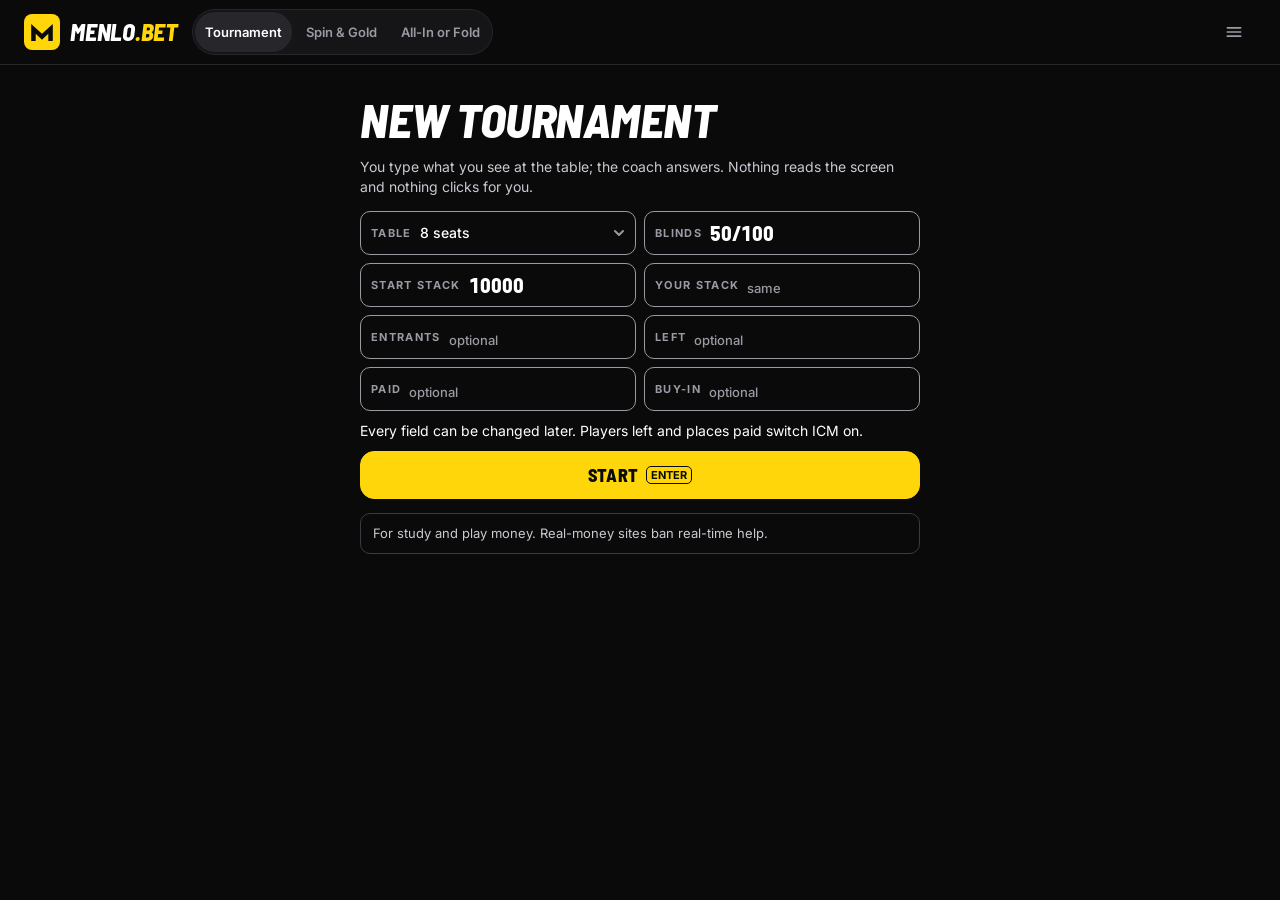
==== poker_coach/app/static/index.html @ ae6b6231 "Table app, work in progress: the table model and the interface shell Not ready to run yet: the advic" ====
<!doctype html>
<html lang="en">
<head>
<meta charset="utf-8">
<meta name="viewport" content="width=device-width,initial-scale=1">
<title>Menlo Coach</title>
<!-- The mark as the tab icon, inline: the page asks nobody for anything. -->
<link rel="icon" href="data:image/svg+xml,%3Csvg xmlns='http://www.w3.org/2000/svg' viewBox='0 0 40 40'%3E%3Crect width='40' height='40' rx='9' fill='%23FFD60A'/%3E%3Cpath d='M8 30V11l12 11 12-11v19h-5V22l-7 6.5L13 22v8z' fill='%230A0A0B'/%3E%3C/svg%3E">
<link rel="preload" href="fonts/barlow-semi-condensed-latin-800-normal.woff2" as="font" type="font/woff2" crossorigin>
<link rel="preload" href="fonts/barlow-semi-condensed-latin-800-italic.woff2" as="font" type="font/woff2" crossorigin>
<link rel="preload" href="fonts/inter-latin-400-normal.woff2" as="font" type="font/woff2" crossorigin>
<link rel="preload" href="fonts/inter-latin-600-normal.woff2" as="font" type="font/woff2" crossorigin>
<link rel="stylesheet" href="app.css">
</head>
<body>

<!-- Suits and icons, drawn once and reused. Suits: spades and clubs are filled, hearts and diamonds outlined. -->
<svg class="sprite" aria-hidden="true" focusable="false">
  <defs>
    <symbol id="suit-s" viewBox="0 0 24 24"><path d="M12 2.5C8.2 6.8 3 10 3 14.2a4.4 4.4 0 0 0 7.9 2.7L9.6 21.5h4.8l-1.3-4.6A4.4 4.4 0 0 0 21 14.2C21 10 15.8 6.8 12 2.5z"/></symbol>
    <symbol id="suit-h" viewBox="0 0 24 24"><path d="M12 21C7.5 16.6 3 13.2 3 8.6A4.6 4.6 0 0 1 12 7a4.6 4.6 0 0 1 9 1.6c0 4.6-4.5 8-9 12.4z"/></symbol>
    <symbol id="suit-d" viewBox="0 0 24 24"><path d="M12 2.5 19.5 12 12 21.5 4.5 12z"/></symbol>
    <symbol id="suit-c" viewBox="0 0 24 24"><path d="M12 2.5a4.2 4.2 0 0 1 3.3 6.8 4.2 4.2 0 1 1-2.2 7.3l1.3 4.9H9.6l1.3-4.9a4.2 4.2 0 1 1-2.2-7.3A4.2 4.2 0 0 1 12 2.5z"/></symbol>
    <symbol id="icon-undo" viewBox="0 0 24 24"><path d="M9 14 4 9l5-5"/><path d="M4 9h10a6 6 0 0 1 0 12h-3"/></symbol>
    <symbol id="icon-redo" viewBox="0 0 24 24"><path d="m15 14 5-5-5-5"/><path d="M20 9H10a6 6 0 0 0 0 12h3"/></symbol>
    <symbol id="icon-menu" viewBox="0 0 24 24"><path d="M4 7h16M4 12h16M4 17h16"/></symbol>
    <symbol id="icon-close" viewBox="0 0 24 24"><path d="M6 6l12 12M18 6 6 18"/></symbol>
    <symbol id="icon-chevron" viewBox="0 0 24 24"><path d="m9 6 6 6-6 6"/></symbol>
    <symbol id="icon-sliders" viewBox="0 0 24 24"><path d="M4 8h9M17 8h3M4 16h3M11 16h9"/><circle cx="15" cy="8" r="2"/><circle cx="9" cy="16" r="2"/></symbol>
  </defs>
</svg>

<a class="skip" href="#region-actions">Skip to the action bar</a>

<!-- One order at every width: header, advice, table, hand line, action bar. render.js fills each part. -->
<div id="app" class="app">
  <header id="region-header" class="header"></header>
  <section id="region-advice" class="advice" aria-live="polite" aria-label="Coach"></section>
  <section id="region-table" class="table" aria-label="Table" data-arrows></section>
  <div id="region-line" class="line"></div>
  <div id="region-actions" class="actions" tabindex="-1" role="group" aria-label="Actions"></div>
  <main id="region-first" class="first-run" hidden></main>
  <!-- A toast lies at the foot of the advice (first run: under the form), so it never covers the answer, the table or the action bar. -->
  <div id="region-toast" class="toasts" role="status" aria-live="polite"></div>
</div>
<div id="region-overlay"></div>

<noscript>Menlo Coach needs JavaScript. Nothing leaves this computer.</noscript>

<script src="render.js"></script>
<script src="app.js"></script>
</body>
</html>
---- poker_coach/app/static/app.css ----
/* Menlo coach: the table app.
   Contents: 1 fonts, 2 tokens and sizes by width, 3 base, 4 page grid, 5 header and strip,
   6 advice, 7 table, 8 cards, 9 hand line, 10 action bar, 11 menus and sheets, 12 forms,
   13 toast, 14 first run, 15 wider screens, 16 motion.
   Colour rules: yellow = do this now; a white ring = your next key lands here;
   green and red only on chips or big blinds won or lost; state is shown by brightness. */

/* ---------- 1. Fonts (latin subsets, SIL Open Font License, see fonts/OFL-*.txt) ---------- */
@font-face{font-family:"Barlow Semi Condensed";font-weight:700;font-style:normal;font-display:swap;src:url(fonts/barlow-semi-condensed-latin-700-normal.woff2) format("woff2")}
@font-face{font-family:"Barlow Semi Condensed";font-weight:800;font-style:normal;font-display:swap;src:url(fonts/barlow-semi-condensed-latin-800-normal.woff2) format("woff2")}
@font-face{font-family:"Barlow Semi Condensed";font-weight:800;font-style:italic;font-display:swap;src:url(fonts/barlow-semi-condensed-latin-800-italic.woff2) format("woff2")}
@font-face{font-family:Inter;font-weight:400;font-style:normal;font-display:swap;src:url(fonts/inter-latin-400-normal.woff2) format("woff2")}
@font-face{font-family:Inter;font-weight:500;font-style:normal;font-display:swap;src:url(fonts/inter-latin-500-normal.woff2) format("woff2")}
@font-face{font-family:Inter;font-weight:600;font-style:normal;font-display:swap;src:url(fonts/inter-latin-600-normal.woff2) format("woff2")}
@font-face{font-family:Inter;font-weight:700;font-style:normal;font-display:swap;src:url(fonts/inter-latin-700-normal.woff2) format("woff2")}
/* Fallbacks sized to the real faces, so nothing moves when they arrive. */
@font-face{font-family:"MB Display Fallback";font-weight:700 800;
  src:local("Arial Bold"),local("Arial-BoldMT"),local("Liberation Sans Bold");
  size-adjust:83%;ascent-override:120.5%;descent-override:24.1%;line-gap-override:0%}
@font-face{font-family:"MB Display Fallback";font-weight:800;font-style:italic;
  src:local("Arial Bold Italic"),local("Arial-BoldItalicMT"),local("Liberation Sans Bold Italic");
  size-adjust:77%;ascent-override:130%;descent-override:26%;line-gap-override:0%}
@font-face{font-family:"MB Body Fallback";
  src:local("Arial"),local("ArialMT"),local("Liberation Sans");
  size-adjust:107.5%;ascent-override:90.1%;descent-override:22.4%;line-gap-override:0%}

/* ---------- 2. Tokens ---------- */
:root{
  --ink:#0A0A0B;--panel:#151518;--line:#26262B;--line-strong:#3A3A42;
  --yellow:#FFD60A;--yellow-hover:#E6B800;
  --yellow-wash:#1E1A0B;                 /* hero's turn: 8% yellow on Ink, made solid */
  --yellow-tint:rgba(255,214,10,.18);    /* a close cell on the range chart */
  --white:#FFFFFF;--soft:#C9C9D1;--grey:#9A9AA3;
  --win:#3DDC84;--loss:#FF5C5C;
  --win-tint:rgba(61,220,132,.18);--loss-tint:rgba(255,92,92,.18);
  --display:"Barlow Semi Condensed","MB Display Fallback",Arial,sans-serif;
  --body:Inter,"MB Body Fallback",system-ui,"Segoe UI",Arial,sans-serif;
  --r-card:16px;--r-tile:14px;--r-btn:14px;--r-ctl:12px;--r-in:10px;--r-pill:999px;

  /* Sizes that change with the width: under 1024 here, then two steps in section 15. */
  --gut:16px;--gap:8px;
  --table-h:304px;--table-h-aof:240px;
  --pod-w:100px;--pod-h:56px;--hero-w:184px;--hero-h:68px;
  --pos:18px;--stack:17px;
  --card-w:36px;--card-h:50px;--hcard-w:40px;--hcard-h:56px;
  --chip-h:22px;--chip-f:13px;--deal:18px;
  --verb:64px;--size:28px;--pot:24px;
}

/* ---------- 3. Base ---------- */
*{box-sizing:border-box}
html,body{margin:0;height:100%}
body{background:var(--ink);color:var(--white);font:400 14px/1.45 var(--body);min-width:544px;
  -webkit-font-smoothing:antialiased;-moz-osx-font-smoothing:grayscale}
button,input,select,textarea{font:inherit;color:inherit;margin:0}
button{cursor:pointer;background:none;border:0;padding:0;text-align:inherit}
button:disabled{cursor:default}
h1,h2,h3,p{margin:0}
[hidden]{display:none!important}
:focus{outline:0}
:focus-visible{outline:2px solid var(--white);outline-offset:2px;box-shadow:0 0 0 2px var(--ink)}
.num{font-family:var(--display);font-weight:800;line-height:1;font-variant-numeric:tabular-nums lining-nums}
.eyebrow{font:700 11px/1.2 var(--body);letter-spacing:.12em;text-transform:uppercase;color:var(--grey);white-space:nowrap}
.win{color:var(--win)}.loss{color:var(--loss)}
.sr{position:absolute;width:1px;height:1px;overflow:hidden;clip:rect(0 0 0 0);white-space:nowrap}
.skip{position:absolute;left:8px;top:-60px;z-index:50;padding:10px 14px;background:var(--white);color:var(--ink);
  border-radius:var(--r-in);font-weight:700;text-decoration:none}
.skip:focus{top:8px}
.sprite{position:absolute;width:0;height:0;overflow:hidden}
kbd{font:700 11px/1 var(--body);min-width:18px;height:18px;padding:0 4px;display:inline-grid;place-items:center;
  border:1px solid var(--line-strong);border-radius:5px;color:var(--grey);letter-spacing:0;text-transform:uppercase;white-space:nowrap}
.icon{width:20px;height:20px;fill:none;stroke:currentColor;stroke-width:2;stroke-linecap:round;stroke-linejoin:round;flex:none}

/* ---------- 4. Page grid: header, advice, table, hand line, action bar ---------- */
.app{display:grid;grid-template-columns:minmax(0,1fr);align-content:start;gap:var(--gap);
  min-height:100%;padding:0 var(--gut) 8px;max-width:640px;margin:0 auto}
/* Every part has its row. The toast shares the cell of the advice and lies over its last line. */
.header,.advice,.table,.line,.toasts,.actions,.first-run{grid-column:1}
.header{grid-row:1}
.advice,.toasts{grid-row:2}
.table{grid-row:3}
.line{grid-row:4}
.actions{grid-row:5}
.first-run{grid-row:2}
.app.first .toasts{grid-row:3}

/* ---------- 5. Header and strip ---------- */
.header{display:grid;grid-template-columns:minmax(0,1fr) auto;grid-template-areas:"bar tools" "strip strip";
  align-items:center;column-gap:12px;margin:0 calc(-1*var(--gut));padding:0 var(--gut);border-bottom:1px solid var(--line)}
.bar{grid-area:bar;display:flex;align-items:center;gap:12px;height:48px;min-width:0}
.brand{display:flex;align-items:center;gap:10px;flex:none}
.brand .mark{width:28px;height:28px;flex:none;display:block}
.word{display:none;font:italic 800 24px/1 var(--display);text-transform:uppercase;letter-spacing:-.01em}
.word b{color:var(--yellow);font-weight:800}

/* A track of choices: the mode tabs, and the small either-or controls. */
.tabs{display:flex;background:var(--panel);border:1px solid var(--line);border-radius:var(--r-pill);flex:none}
/* A tab is 44 high to the finger; its fill is drawn 2px inside, so it looks 40 high in the track. */
.tab{height:44px;min-width:44px;padding:0 12px;border-radius:var(--r-pill);font-weight:600;font-size:13px;color:var(--grey);
  white-space:nowrap;text-align:center;transition:background-color .12s,color .12s}
.tab:hover{color:var(--white)}
.tab[aria-selected=true],.tab[aria-checked=true]{background:var(--line);color:var(--white);box-shadow:inset 0 0 0 2px var(--panel)}
.tab:focus-visible{box-shadow:0 0 0 2px var(--ink)}

.tools{grid-area:tools;display:flex;gap:4px}
.tool{width:44px;height:44px;flex:none;border-radius:var(--r-ctl);color:var(--grey);display:grid;place-items:center;
  transition:background-color .12s,color .12s}
.tool:hover{color:var(--white)}
.tool:active{background:var(--line)}
.tool:disabled{color:var(--line-strong)}

.strip{grid-area:strip;display:flex;align-items:center;gap:6px;height:52px;min-width:0;
  border-top:1px solid var(--line);margin:0 calc(-1*var(--gut));padding:0 var(--gut)}
.stat{display:flex;align-items:center;gap:4px;flex:none}
.stat .v{font-size:20px;white-space:nowrap}
.stat small{font:600 12px/1.2 var(--body);color:var(--soft);white-space:nowrap}
.stat .text{font:600 13px/1.2 var(--body);color:var(--white);white-space:nowrap}
/* A strip value is a button: a click turns it into an input. */
.value{min-height:44px;min-width:44px;padding:0 4px;border-radius:var(--r-in);display:flex;flex-direction:column;
  justify-content:center;gap:1px;transition:background-color .12s}
button.value:hover{background:var(--line)}
.value .row{display:flex;flex-direction:column;align-items:flex-start}      /* under 1024 the small print goes below the number */
.value .row small{font-size:11px;line-height:1.15}
.value .unset{display:inline-flex;align-items:center;height:22px;padding:0 9px;border:1px dashed var(--grey);border-radius:var(--r-pill);
  font:700 12px/1 var(--body);letter-spacing:.02em;text-transform:uppercase;color:var(--white)}
.step{width:44px;height:44px;flex:none;border:1px solid var(--line-strong);background:var(--ink);border-radius:var(--r-ctl);
  font:800 24px/1 var(--display);color:var(--white);text-align:center;transition:border-color .12s,background-color .12s}
.step:hover{border-color:var(--white)}
.step:active{background:var(--line)}
.step.due{border-color:var(--yellow);color:var(--yellow);animation:due 1s steps(2,jump-none) infinite}
.pill{display:inline-flex;align-items:center;height:22px;padding:0 10px;border-radius:var(--r-pill);
  font:700 12px/1 var(--body);letter-spacing:.02em;text-transform:uppercase;background:var(--line);color:var(--soft);white-space:nowrap}
.pill.near{background:none;box-shadow:inset 0 0 0 1px var(--white);color:var(--white)}
.pill.bubble{background:var(--yellow);color:var(--ink)}
.pill.money{background:var(--win-tint);color:var(--win)}
.pill.you{background:var(--white);color:var(--ink)}
.strip .stage{min-width:0;flex-shrink:1;overflow:hidden;text-overflow:ellipsis;display:block;line-height:22px;padding:0 8px;font-size:11px}
.strip .in{width:132px}
.strip .in.short{width:84px}
.strip .from-avg,.strip .from-style{display:none}

/* ---------- 6. Advice ---------- */
.advice{display:flex;flex-direction:column;gap:var(--gap);min-width:0}
.slab{border-radius:var(--r-card);padding:12px 16px;background:var(--panel);border:1px solid var(--line-strong);
  display:flex;flex-direction:column;gap:4px;min-width:0}
.slab.attack{background:var(--yellow);border-color:var(--yellow);color:var(--ink)}
.slab.attack .eyebrow,.slab.attack .spot{color:var(--ink)}
.slab.passive{border:2px solid var(--white);padding:11px 15px}
.slab.fold{border:1px solid var(--line-strong)}
.slab.wait{background:var(--ink);border:1px dashed var(--grey);color:var(--grey)}
.slab .head{display:flex;justify-content:space-between;align-items:center;gap:12px}
.sure{display:flex;align-items:center;gap:6px}
.pips{display:flex;gap:3px}
.pips i{width:6px;height:12px;border-radius:2px;border:1.5px solid currentColor}
.pips i.on{background:currentColor}
.act{display:flex;align-items:baseline;column-gap:12px;row-gap:2px;flex-wrap:wrap;min-width:0}
.verb{font:italic 800 var(--verb)/.9 var(--display);text-transform:uppercase;letter-spacing:-.01em;padding-right:.06em}
.verb.long{font-size:calc(var(--verb)*.75)}
.verb.xlong{font-size:calc(var(--verb)*.48)}
.slab.wait .verb{font-size:48px}
.slab.wait .verb.xlong{font-size:36px}
.size{font:800 var(--size)/1 var(--display);text-transform:uppercase;font-variant-numeric:tabular-nums lining-nums}
.slab .pill{align-self:center}
.slab.attack .pill{background:var(--ink);color:var(--white)}
.spot{font-size:13px;font-weight:500;color:var(--soft);min-width:0}
.slab.wait .spot{color:var(--grey)}

/* Under 1024 the reasons are one line that opens the full panel as a sheet. */
.whyline{display:flex;align-items:center;gap:12px;min-height:44px;width:100%;padding:0 4px;border-radius:var(--r-in);font-size:13px;color:var(--soft)}
.whyline .text{flex:1;min-width:0;white-space:nowrap;overflow:hidden;text-overflow:ellipsis}
.whyline .more{flex:none;display:inline-flex;align-items:center;gap:2px;font-weight:600;color:var(--white)}
button.whyline:hover{background:var(--panel)}
.advice-tabs{display:none;align-self:flex-start}
.advice-tabs .tab{min-width:84px}

.panel{background:var(--panel);border:1px solid var(--line);border-radius:var(--r-card);padding:12px 14px;
  display:flex;flex-direction:column;gap:10px;min-width:0}
.advice > .panel{display:none}
.where{padding-top:10px;padding-bottom:10px}
.why .reason{font-size:15px;color:var(--soft)}
.why p{font-size:13px;color:var(--soft)}
.tiles{display:grid;grid-template-columns:repeat(2,minmax(0,1fr));gap:10px}
.tile{background:var(--ink);border:1px solid var(--line);border-radius:var(--r-tile);padding:12px 14px;min-width:0}
.tile .eyebrow{white-space:normal}
.tile .num{font-size:36px;margin-top:4px;white-space:nowrap}
.tile .num.long{font-size:26px;margin-top:9px;margin-bottom:5px}
.tile .num.xlong{font-size:19px;margin-top:13px;margin-bottom:8px}
.tile .sub{font-size:12px;color:var(--grey);margin-top:2px}
.group{display:flex;flex-direction:column;gap:4px}
.group ul{margin:0;padding:0;list-style:none;display:flex;flex-direction:column;gap:4px}
.group li{font-size:13px;color:var(--soft)}
.group li b{color:var(--white);font-weight:600}
.source{font-size:12px;color:var(--grey);border-top:1px solid var(--line);padding-top:8px}
.context{display:grid;grid-template-columns:auto minmax(0,1fr);column-gap:12px;row-gap:6px;align-items:baseline}
.context dt,.context dd{margin:0}
.context dd{font-size:13px;color:var(--soft)}

.chart .head{display:flex;justify-content:space-between;gap:12px}
.chart .head .eyebrow:first-child{white-space:normal}
.grid13{display:grid;grid-template-columns:repeat(13,minmax(0,1fr));gap:1px}
.cell{height:24px;display:grid;place-items:center;font:700 12px/1 var(--display);background:var(--ink);color:var(--grey);border-radius:3px}
.cell.r{background:var(--yellow);color:var(--ink)}
.cell.c{background:var(--white);color:var(--ink)}
.cell.x{background:#3F3815;color:var(--yellow)}          /* the yellow tint on Panel, made solid */
.cell.me{box-shadow:0 0 0 2px var(--ink),0 0 0 4px var(--white);position:relative;z-index:1}
.legend{display:flex;flex-wrap:wrap;gap:6px 14px;font-size:12px;color:var(--soft);align-items:center}
.legend span{display:inline-flex;align-items:center;gap:6px}
.legend i{width:12px;height:12px;border-radius:3px;background:var(--ink);box-shadow:inset 0 0 0 1px var(--line-strong)}
.legend i.r{background:var(--yellow);box-shadow:none}
.legend i.c{background:var(--white);box-shadow:none}
.legend i.x{background:#3F3815;box-shadow:none}
.legend i.me{background:var(--ink);box-shadow:inset 0 0 0 2px var(--white)}

/* ---------- 7. Table ---------- */
.table{position:relative;height:var(--table-h);min-width:0}
.table.aof{height:var(--table-h-aof)}
.felt{position:absolute;left:calc(var(--pod-w)/2);right:calc(var(--pod-w)/2);top:calc(var(--pod-h)/2);bottom:calc(var(--hero-h)/2);
  background:var(--panel);border:1px solid var(--line);border-radius:var(--r-pill)}
.pod{position:absolute;width:var(--pod-w);height:var(--pod-h);background:var(--ink);border:1px solid var(--line-strong);
  border-radius:var(--r-tile);padding:7px 9px;display:flex;flex-direction:column;justify-content:space-between;
  text-align:left;color:var(--white);transition:border-color .12s}
button.pod:hover{border-color:var(--grey)}
.pod .top{display:flex;justify-content:space-between;align-items:center;gap:4px;min-width:0}
.pos{font:800 var(--pos)/1 var(--display);text-transform:uppercase;letter-spacing:.01em;white-space:nowrap}
.key{min-width:18px;height:18px;padding:0 4px;display:grid;place-items:center;flex:none;border:1px solid var(--line-strong);
  border-radius:5px;font:700 11px/1 var(--body);color:var(--grey)}
/* One line; what does not fit (the second unit) wraps out of sight instead of being cut in half. */
.stack{display:flex;align-items:baseline;flex-wrap:wrap;column-gap:3px;height:var(--stack);overflow:hidden;min-width:0}
.stack .num{font-size:var(--stack);line-height:var(--stack);white-space:nowrap}
.stack u{text-decoration:none;font:700 11px/1 var(--body);color:var(--grey)}
.stack .other{display:none;margin-left:auto;padding-left:4px;font:500 12px/var(--stack) var(--body);color:var(--grey);white-space:nowrap}
.stack .tag{display:block;margin-left:auto;padding-left:4px;font:700 10px/var(--stack) var(--body);letter-spacing:.06em;text-transform:uppercase;color:var(--grey)}
.pod .name{display:none;font:500 12px/1.2 var(--body);color:var(--soft);white-space:nowrap;overflow:hidden;text-overflow:ellipsis}
.pod.away .stack .tag,.pod.busted .stack .tag{order:-1;margin-left:0;padding-left:0;margin-right:auto}
.pod.out,.pod.out .num,.pod.out .name{color:var(--grey)}
.pod.out{border-color:var(--line)}
.pod.away{border-style:dashed;border-color:var(--line-strong)}
.pod.stale .stack .num{color:var(--grey)}
.pod.allin .stack .num{font-style:italic}
.pod.target{border:2px solid var(--white);padding:6px 8px}
.pod.turn{border:2px solid var(--yellow);padding:6px 8px;background:var(--yellow-wash)}
.pod.turn .pos{color:var(--yellow)}
.pod.empty{border:1px dashed var(--grey);background:none;align-items:center;justify-content:center;color:var(--grey);font:600 13px/1 var(--body)}
.pod.empty:hover{color:var(--white);border-color:var(--white)}
.pod.empty.target{border-width:2px;border-style:solid;color:var(--white)}

/* Hero's pod: his two cards (one button), then position, YOU and stack (another). */
.pod.hero{width:var(--hero-w);height:var(--hero-h);flex-direction:row;gap:8px;align-items:stretch;justify-content:flex-start;padding:5px 7px}
.pod.hero.turn,.pod.hero.target{padding:4px 6px}
.pod.hero .hand{display:flex;gap:4px;align-items:center;flex:none;border-radius:6px}
.pod.hero .info{display:flex;flex-direction:column;justify-content:space-between;flex:1;min-width:0;padding:2px 0;border-radius:6px;color:inherit}
.pod.hero .top{flex-wrap:wrap;height:max(var(--pos),20px);overflow:hidden;align-items:center}
.pod.hero .pill.you{height:20px;padding:0 8px;font-size:11px}

.chip{position:absolute;height:var(--chip-h);min-width:36px;padding:0 6px;display:grid;place-items:center;border-radius:var(--r-pill);
  background:var(--line);color:var(--white);font:800 var(--chip-f)/1 var(--display);font-variant-numeric:tabular-nums lining-nums;white-space:nowrap}
.chip.allin{background:var(--white);color:var(--ink)}
.chip .exact{display:none}
.chip.won{background:#1C392B;color:var(--win)}       /* the win and loss tints on Panel, made solid */
.chip.lost{background:#3F2224;color:var(--loss)}
.deal{position:absolute;width:var(--deal);height:var(--deal);border-radius:50%;background:var(--white);color:var(--ink);
  display:grid;place-items:center;font:800 calc(var(--deal)*.62)/1 var(--display);box-shadow:0 0 0 2px var(--ink);z-index:2}
.centre{position:absolute;left:50%;top:46%;transform:translate(-50%,-50%);display:flex;flex-direction:column;align-items:center;gap:6px}
.pot{display:flex;align-items:baseline;gap:8px;height:26px;white-space:nowrap}
.pot .num{font-size:var(--pot);line-height:26px}
.pot small{font-size:12px;color:var(--grey)}
.pots{font-size:12px;line-height:14px;color:var(--soft);white-space:nowrap;margin-top:-4px}
.board{display:flex;gap:8px}
.street{display:flex;gap:4px;padding:0 4px;margin:0 -4px;border-radius:6px}
.table-tools{position:absolute;right:0;top:0}

/* ---------- 8. Cards ---------- */
.card{width:var(--card-w);height:var(--card-h);background:var(--white);color:var(--ink);border-radius:calc(var(--card-w)*.13);
  display:flex;flex-direction:column;align-items:center;justify-content:center;gap:1px;flex:none}
.card b{font:800 calc(var(--card-h)*.5)/.9 var(--display);letter-spacing:-.02em}
.card .suit{width:calc(var(--card-h)*.3);height:calc(var(--card-h)*.3)}
.card .so{font:700 calc(var(--card-h)*.24)/1 var(--body);height:calc(var(--card-h)*.3);color:#5A5A63;text-transform:lowercase}
.card.big{width:var(--hcard-w);height:var(--hcard-h);border-radius:calc(var(--hcard-w)*.13)}
.card.big b{font-size:calc(var(--hcard-h)*.5)}
.card.big .suit{width:calc(var(--hcard-h)*.3);height:calc(var(--hcard-h)*.3)}
.card.big .so{font-size:calc(var(--hcard-h)*.24);height:calc(var(--hcard-h)*.3)}
.card.slot{background:none;border:1.5px dashed var(--line-strong)}
.card.slot.now{border:2px solid var(--white)}
/* Suits: spades and clubs solid, hearts and diamonds drawn as outlines (the one-ink deck). */
.suit{fill:currentColor;stroke:currentColor;stroke-width:0;stroke-linejoin:round;flex:none}
.suit.open{fill:none;stroke-width:2.4}
.txt{white-space:nowrap}
.txt .suit{width:.8em;height:.8em;vertical-align:-.06em;margin-left:1px}
/* The four-colour deck: these inks appear only inside a white card. */
.deck-four .card.h{color:#B3121A}
.deck-four .card.d{color:#1D4ED8}
.deck-four .card.c{color:#0B6B32}
.deck-four .card .suit.open{fill:currentColor;stroke-width:0}

/* ---------- 9. Hand line ---------- */
.line{display:flex;align-items:center;height:44px;margin:-4px 0;min-width:0}
.events{display:flex;align-items:center;gap:6px;height:44px;flex:1;min-width:0;overflow-x:auto;scrollbar-width:none;padding:0 3px;margin:0 -3px}
.events::-webkit-scrollbar{display:none}
.evb{flex:none;height:44px;min-width:44px;display:flex;align-items:center;justify-content:center;border-radius:var(--r-pill)}
.evb:focus-visible{outline:0;box-shadow:none}
.evb:focus-visible .ev{outline:2px solid var(--white);outline-offset:1px}
.ev{height:28px;padding:0 10px;display:inline-flex;align-items:center;gap:4px;border-radius:var(--r-pill);background:var(--panel);
  border:1px solid var(--line);font-size:13px;font-weight:600;color:var(--soft);white-space:nowrap;transition:border-color .12s}
.ev b{font:800 15px/1 var(--display);color:var(--white);font-variant-numeric:tabular-nums lining-nums}
.evb:hover .ev{border-color:var(--grey)}
.ev.auto{background:none;color:var(--grey)}
.ev.auto b{color:var(--grey)}
.ev.sel{border-color:var(--white);color:var(--white)}
.line .hint{font-size:13px;color:var(--grey);padding:0 4px;white-space:nowrap;overflow:hidden;text-overflow:ellipsis}

/* The amount row takes the hand line's place while a bet or raise is typed. */
.amount{display:flex;align-items:center;gap:6px;flex:1;min-width:0;height:44px}
.amount .field{width:140px;flex:none}
.amount .btn kbd{display:none}
.actions .amount{flex:0 1 auto}
.presets{display:flex;gap:6px;flex:1;min-width:0;overflow-x:auto;scrollbar-width:none;padding:3px;margin:-3px}
.presets::-webkit-scrollbar{display:none}
.preset{flex:none;height:44px;min-width:44px;padding:0 10px;border:1px solid var(--line-strong);border-radius:var(--r-pill);background:var(--ink);
  font:800 15px/1 var(--display);color:var(--white);text-align:center;white-space:nowrap;font-variant-numeric:tabular-nums lining-nums;transition:border-color .12s}
.preset:hover{border-color:var(--white)}
.preset:active{background:var(--line)}

/* ---------- 10. Action bar ---------- */
.actions{display:flex;gap:6px;align-items:stretch;min-width:0}
.btn{min-height:48px;min-width:44px;padding:0 8px;border-radius:var(--r-btn);border:1px solid var(--line-strong);background:var(--ink);color:var(--white);
  font:800 16px/1 var(--display);text-transform:uppercase;letter-spacing:.02em;display:inline-flex;flex-direction:column;align-items:center;justify-content:center;
  gap:3px;white-space:nowrap;flex:1 1 0;transition:border-color .12s,background-color .12s}
.btn .label{display:inline-flex;align-items:center;gap:6px}
.btn .sub{font:600 12px/1 var(--body);letter-spacing:0;text-transform:none;color:var(--soft);font-variant-numeric:tabular-nums;
  max-width:100%;overflow:hidden;text-overflow:ellipsis}
.btn:hover{border-color:var(--white)}
.btn:active{background:var(--line)}
.btn.primary{background:var(--yellow);border-color:var(--yellow);color:var(--ink)}
.btn.primary:hover{background:var(--yellow-hover);border-color:var(--yellow-hover)}
.btn.primary kbd{border-color:var(--ink);color:var(--ink)}
.btn.primary .sub{color:var(--ink)}
.btn.wide{flex:1.8 1 0}
.btn:disabled,.btn.primary:disabled{background:var(--line);border-color:var(--line);color:var(--grey)}
.btn:disabled kbd,.btn:disabled .sub{border-color:var(--line-strong);color:var(--grey)}
.btn.compact{min-height:44px;flex:none;padding:0 14px;font-size:15px;flex-direction:row;gap:6px}
.actions .about{flex:1.8 1 0;min-width:0;display:flex;flex-direction:column;justify-content:center;gap:2px;padding:0 4px}
.actions .about .who{font:800 16px/1.1 var(--display);text-transform:uppercase;white-space:nowrap;overflow:hidden;text-overflow:ellipsis}

/* ---------- 11. Menus and sheets ---------- */
.pop{position:absolute;left:50%;top:50%;transform:translate(-50%,-50%);z-index:6;width:min(400px,calc(100% - 12px));
  background:var(--panel);border:1px solid var(--line-strong);border-radius:14px;box-shadow:0 0 0 4px var(--ink);
  padding:8px 10px 10px;display:flex;flex-direction:column;gap:8px}
.pop-head{display:flex;align-items:center;justify-content:space-between;gap:8px;min-height:36px}
.pop-head h2{font:800 18px/1 var(--display);text-transform:uppercase;letter-spacing:.01em;white-space:nowrap;overflow:hidden;text-overflow:ellipsis;min-width:0}
.pop-head h2 small{font:500 12px/1 var(--body);color:var(--grey);text-transform:none;letter-spacing:0;margin-left:6px}
.pop-head .tool{margin:-4px -6px -4px 0}
.pop .two{display:grid;grid-template-columns:repeat(2,minmax(0,1fr));gap:8px}
.pop .row{display:flex;gap:6px}
.menu-btn{flex:1 1 0;min-width:44px;height:44px;padding:0 6px;border:1px solid var(--line-strong);border-radius:var(--r-in);background:var(--ink);
  display:inline-flex;align-items:center;justify-content:center;gap:6px;font:600 13px/1 var(--body);color:var(--white);white-space:nowrap;transition:border-color .12s}
.menu-btn:hover{border-color:var(--white)}
.menu-btn:active{background:var(--line)}
.menu-btn:disabled{color:var(--grey);border-color:var(--line)}
.menu-count{flex:1 1 0;display:inline-flex;align-items:center;justify-content:center;gap:6px;font:600 13px/1 var(--body);color:var(--soft);white-space:nowrap}
.menu-count .num{font-size:20px;color:var(--white)}
.pop-tools{display:flex;margin:-4px -6px -4px 0}
.pop-tools .tool{margin:0}
/* The card picker: rank, then suit, as on the keyboard. */
.picker .slots{display:flex;gap:4px;align-items:center}
.picker .slots .card{--card-w:26px;--card-h:36px}
.ranks{display:grid;grid-template-columns:repeat(7,minmax(0,1fr));gap:6px}
.suits{display:grid;grid-template-columns:repeat(4,minmax(0,1fr));gap:6px}
.suits.with-class{grid-template-columns:repeat(6,minmax(0,1fr))}
.pick{height:44px;min-width:44px;border:1px solid var(--line-strong);border-radius:var(--r-in);background:var(--ink);display:grid;place-items:center;
  font:800 20px/1 var(--display);color:var(--white);transition:border-color .12s}
.pick:hover{border-color:var(--white)}
.pick.on{background:var(--white);border-color:var(--white);color:var(--ink)}
.pick:disabled{color:var(--grey);border-color:var(--line);background:none}
.pick .suit{width:20px;height:20px}
.pick.word{font:600 13px/1 var(--body)}

.scrim{position:fixed;inset:0;width:100%;height:100%;background:rgba(10,10,11,.74);z-index:20;cursor:default}
.sheet{position:fixed;z-index:21;top:12px;left:50%;transform:translateX(-50%);width:min(608px,calc(100vw - 32px));max-height:calc(100vh - 24px);
  background:var(--panel);border:1px solid var(--line-strong);border-radius:14px;box-shadow:0 0 0 4px var(--ink);display:flex;flex-direction:column}
.sheet-head{display:flex;align-items:center;justify-content:space-between;gap:12px;padding:8px 8px 8px 16px;border-bottom:1px solid var(--line);flex:none}
.sheet-head h2{font:italic 800 24px/1 var(--display);text-transform:uppercase;letter-spacing:-.01em}
.sheet-body{padding:14px 16px 16px;overflow-y:auto;display:flex;flex-direction:column;gap:18px;scrollbar-width:thin;scrollbar-color:var(--line-strong) transparent}
.sheet-body .panel{background:none;border:0;padding:0;border-radius:0}
.section{display:flex;flex-direction:column;gap:8px}
.section > h3{font:700 11px/1.2 var(--body);letter-spacing:.12em;text-transform:uppercase;color:var(--grey)}
.section .hint{font-size:12px;color:var(--grey)}
.notice{font-size:13px;color:var(--soft);padding:10px 12px;border:1px solid var(--line-strong);border-radius:var(--r-in)}
.cols{display:grid;grid-template-columns:repeat(2,minmax(0,1fr));gap:8px}
.choice{display:flex;align-items:center;justify-content:space-between;gap:12px;min-height:44px}
.choice > span{font-size:14px;color:var(--soft)}
.choice .tabs{flex-wrap:wrap;border-radius:22px}
.buttons{display:flex;flex-wrap:wrap;gap:8px}

.keys{display:grid;grid-template-columns:auto minmax(0,1fr);gap:8px 14px;align-items:center}
.keys dt{display:flex;gap:4px;flex-wrap:wrap}
.keys dd{margin:0;font-size:13px;color:var(--soft)}
.history{display:flex;flex-direction:column}
.history .hrow{display:grid;grid-template-columns:44px 64px 56px minmax(0,1fr) auto;gap:10px;align-items:center;min-height:40px;border-bottom:1px solid var(--line);font-size:13px;color:var(--soft)}
.history .hrow .num{font-size:16px;color:var(--white)}
.history .hrow b{color:var(--white);font-weight:600}
.history .pill{height:18px;padding:0 7px;font-size:10px;margin-left:6px}
.empty-note{font-size:14px;color:var(--grey)}

/* ---------- 12. Forms ---------- */
.field{display:flex;align-items:center;gap:8px;height:44px;padding:0 10px;background:var(--ink);border:1px solid var(--grey);border-radius:var(--r-in);min-width:0;
  transition:border-color .12s}
.field:focus-within{border-color:var(--white);outline:2px solid var(--white);outline-offset:2px}
.field .eyebrow{flex:none}
.field input,.field select{flex:1;min-width:0;width:100%;height:100%;background:none;border:0;padding:0;outline:0;box-shadow:none;
  font:800 20px/1 var(--display);font-variant-numeric:tabular-nums lining-nums;color:var(--white)}
.field input.words,.field select{font:500 14px/1 var(--body)}
.field input::placeholder{color:var(--grey);font:500 13px/1 var(--body);opacity:1}
.field select{appearance:none;-webkit-appearance:none;cursor:pointer;padding-right:18px;
  background:url("data:image/svg+xml,%3Csvg xmlns='http://www.w3.org/2000/svg' viewBox='0 0 12 12'%3E%3Cpath d='M2 4l4 4 4-4' fill='none' stroke='%239A9AA3' stroke-width='2' stroke-linecap='round' stroke-linejoin='round'/%3E%3C/svg%3E") no-repeat right center/12px}
.field select option{background:var(--panel);color:var(--white)}
.in{height:44px;padding:0 10px;background:var(--ink);border:1px solid var(--grey);border-radius:var(--r-in);min-width:0;
  font:800 20px/1 var(--display);font-variant-numeric:tabular-nums lining-nums;color:var(--white)}
.in:focus-visible{border-color:var(--white)}
textarea.in{height:auto;min-height:96px;padding:10px;font:500 13px/1.5 var(--body);resize:vertical;width:100%}
.check{display:flex;align-items:center;gap:10px;min-height:44px;font-size:14px;color:var(--soft);cursor:pointer}
.check input{width:20px;height:20px;accent-color:var(--white);flex:none;cursor:pointer}

/* ---------- 13. Toast ---------- */
/* The toast lies over the "Why and range" line under the slab (first run: its own row under the form). */
.toasts{align-self:end;z-index:8;display:flex;justify-content:center;min-width:0;pointer-events:none}
.app.first .toasts{align-self:start}
.toasts:empty{display:none}
.sheet-toast{flex:none;display:flex;justify-content:center;padding:10px 12px 12px;border-top:1px solid var(--line)}
.sheet-toast .toast{box-shadow:none}
.toast{pointer-events:auto;display:flex;align-items:center;gap:6px;min-height:44px;max-width:100%;padding:0 4px 0 14px;background:var(--panel);
  border:1px solid var(--line-strong);border-radius:14px;box-shadow:0 0 0 4px var(--ink);font-size:13px;color:var(--white)}
.toast .text{padding:8px 6px 8px 0;min-width:0}
.toast .text small{display:block;font-size:12px;color:var(--grey)}
.toast .link{flex:none;height:44px;padding:0 10px;border-radius:var(--r-in);font:800 15px/1 var(--display);text-transform:uppercase;letter-spacing:.02em;color:var(--white);text-decoration:underline;text-underline-offset:3px}

/* ---------- 14. First run ---------- */
.setup{max-width:560px;width:100%;margin:16px auto 0;display:flex;flex-direction:column;gap:14px}
.setup h1{font:italic 800 48px/.95 var(--display);text-transform:uppercase;letter-spacing:-.01em}
.setup .lead{font-size:14px;color:var(--soft)}
.stacked{display:flex;flex-direction:column;gap:10px}
.btn.start{flex:none;align-self:stretch;font-size:18px;flex-direction:row;gap:8px}

/* ---------- 15. Narrower and wider screens ---------- */
/* Under 560 the table box is 512 wide: pods and board cards give up a few pixels so five cards still fit between the bets. */
@media (max-width:559px){
  :root{--pod-w:96px;--card-w:34px;--card-h:47px}
  .board{gap:10px}
  .street{padding:0 5px;margin:0 -5px}
}
@media (min-width:1024px){
  :root{--gut:16px;--gap:12px;--table-h:360px;--table-h-aof:300px;
    --pod-w:112px;--pod-h:60px;--hero-w:216px;--hero-h:80px;--pos:20px;--stack:18px;
    --card-w:44px;--card-h:62px;--hcard-w:48px;--hcard-h:66px;--chip-h:24px;--chip-f:14px;--deal:20px;
    --verb:88px;--size:32px}
  /* Two columns. The last row takes what is left of the window, so the advice column reaches the bottom. */
  .app{max-width:1640px;height:100%;grid-template-columns:minmax(0,1fr) 360px;grid-template-rows:auto auto auto minmax(auto,1fr);column-gap:16px}
  .header{grid-column:1/-1}
  .bar{height:52px}
  .word{display:block}
  .brand .mark{width:32px;height:32px}
  /* The advice column scrolls by itself, so the table never moves. */
  .advice{grid-column:2;grid-row:2/5;overflow-y:auto;scrollbar-width:thin;scrollbar-color:var(--line-strong) transparent;
    padding:4px;margin:-4px;align-self:stretch;min-height:0}
  .table,.line,.actions{grid-column:1}
  .table{grid-row:2}
  .line{grid-row:3}
  .actions{grid-row:4;align-self:start}
  .first-run{grid-column:1/-1}
  /* From 1024 the toast lies at the foot of the advice column. */
  .toasts{grid-column:2;grid-row:2/5}
  .app.first .toasts{grid-column:1/-1;grid-row:3}
  .whyline{display:none}
  .advice-tabs{display:flex}
  .advice[data-panel=why] > .why,.advice[data-panel=why] > .where{display:flex}
  .advice[data-panel=range] > .chart{display:flex}
  .slab{padding:16px 20px}
  .slab.passive{padding:15px 19px}
  .act{flex-direction:column;align-items:flex-start;row-gap:4px}
  .slab .pill{align-self:flex-start;margin-top:2px}
  .stack .other{display:block}
  .chip{min-width:40px;padding:0 8px}
  .pod.away .stack .tag,.pod.busted .stack .tag{order:0;margin-left:auto;margin-right:0;padding-left:4px;font-size:11px}
  .strip{gap:8px}
  .strip .stage{padding:0 10px;font-size:12px}
  .stat{gap:6px}
  .value{padding:0 6px;gap:2px}
  .value .row{flex-direction:row;align-items:baseline;gap:6px}
  .value .row small{font-size:12px;line-height:1.2}
  .btn{font-size:18px;padding:0 12px}
  .btn .label{gap:8px}
  .actions{gap:8px}
  .amount .field{width:176px}
  .amount .btn kbd{display:inline-grid}
  .sheet.side{left:auto;right:16px;transform:none;width:440px;bottom:12px}
}
@media (min-width:1280px){
  /* The table gives up height on a short window (a laptop at 1366 x 768) so the action bar stays in sight. */
  :root{--gut:24px;--gap:16px;--table-h:clamp(404px,calc(100vh - 206px),460px);--table-h-aof:380px;
    --pod-w:152px;--pod-h:80px;--hero-w:280px;--hero-h:104px;--pos:26px;--stack:22px;
    --card-w:56px;--card-h:78px;--hcard-w:64px;--hcard-h:88px;--chip-h:28px;--chip-f:16px;--deal:24px;
    --verb:104px;--size:36px;--pot:32px}
  .app{grid-template-columns:minmax(0,1fr) 440px;column-gap:24px}
  .header{grid-template-columns:auto minmax(0,1fr) auto;grid-template-areas:"bar strip tools";column-gap:24px}
  .bar{height:64px;gap:20px}
  .brand .mark{width:36px;height:36px}
  .strip{border-top:0;margin:0;padding:0;height:64px;gap:12px}
  .stat .v{font-size:24px}
  .chip .exact{display:inline}
  .chip .short{display:none}
  .slab{padding:20px 24px}
  .slab.passive{padding:19px 23px}
  .pod{padding:7px 12px}
  .pod.target,.pod.turn{padding:6px 11px}
  .pod .name{display:block}
  .pod.hero{padding:7px 9px;gap:12px}
  .pod.hero.turn,.pod.hero.target{padding:6px 8px}
  .pot{height:36px}
  .pot .num{line-height:36px}
}
/* Wide but under 610 high: the table of the middle step, so the action bar is not pushed out of the window. */
@media (min-width:1280px) and (max-height:609px){
  :root{--table-h:360px;--table-h-aof:300px;
    --pod-w:112px;--pod-h:60px;--hero-w:216px;--hero-h:80px;--pos:20px;--stack:18px;
    --card-w:44px;--card-h:62px;--hcard-w:48px;--hcard-h:66px;--chip-h:24px;--chip-f:14px;--deal:20px;--pot:24px}
  .pod{padding:7px 9px}
  .pod.target,.pod.turn{padding:6px 8px}
  .pod .name{display:none}
  .pod.hero{padding:5px 7px;gap:8px}
  .pod.hero.turn,.pod.hero.target{padding:4px 6px}
  .chip .exact{display:none}
  .chip .short{display:inline}
  .pot{height:26px}
  .pot .num{line-height:26px}
}
/* From 1280 the strip shares one row with the tabs. Up to 1400 that row is tight: smaller numbers, closer together. */
@media (min-width:1280px) and (max-width:1399px){
  .header{column-gap:16px}
  .bar{gap:14px}
  .strip{gap:8px}
  .stat .v{font-size:20px}
}
/* The average stack and the style need more room than that. */
@media (min-width:1024px) and (max-width:1279px),(min-width:1440px){.strip .from-avg{display:flex}}
@media (min-width:1024px) and (max-width:1279px),(min-width:1640px){.strip .from-style{display:flex}}
/* Room for the reasons and the range chart together, without scrolling: no tabs.
   (The reasons carry plans, warnings and a source line, so this takes a window about 1100 high.) */
@media (min-width:1280px) and (min-height:1100px){
  .advice-tabs{display:none}
  .advice > .why,.advice > .chart,.advice > .where{display:flex}
}

/* ---------- 16. Motion ---------- */
@keyframes due{from{border-color:var(--yellow);color:var(--yellow)}to{border-color:var(--line-strong);color:var(--white)}}
@media (prefers-reduced-motion:reduce){
  *,*::before,*::after{transition:none!important;animation:none!important}
}
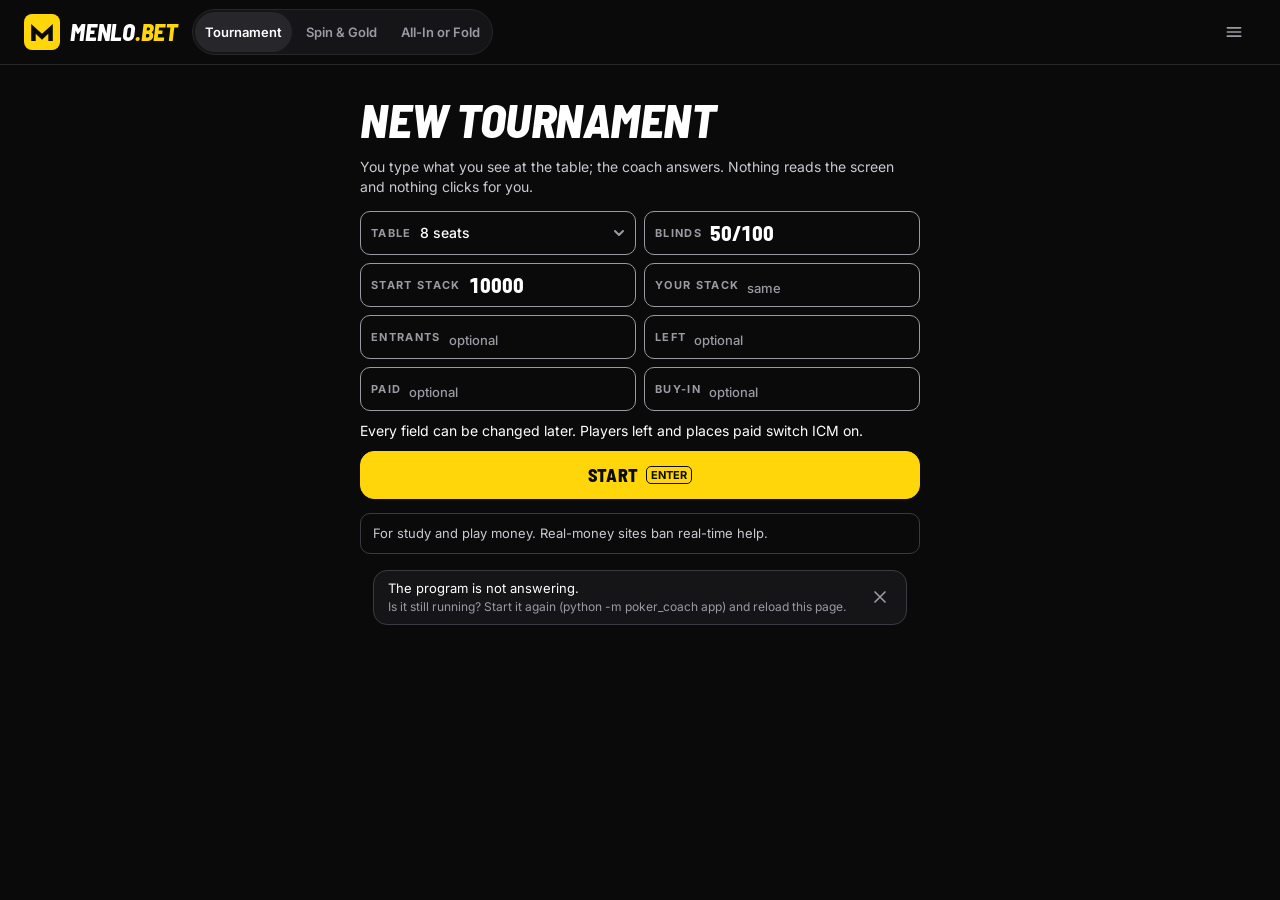
==== commit 8ccab9a1: "Table app: work in progress checkpoint (advice adapter, server, wiring) Build still running: the adv" ====
--- a/poker_coach/app/static/index.html
+++ b/poker_coach/app/static/index.html
@@ -48,6 +48,7 @@
 <noscript>Menlo Coach needs JavaScript. Nothing leaves this computer.</noscript>
 
 <script src="render.js"></script>
+<script src="controller.js"></script>
 <script src="app.js"></script>
 </body>
 </html>
--- a/poker_coach/app/static/app.css
+++ b/poker_coach/app/static/app.css
@@ -310,7 +310,7 @@
 
 /* The amount row takes the hand line's place while a bet or raise is typed. */
 .amount{display:flex;align-items:center;gap:6px;flex:1;min-width:0;height:44px}
-.amount .field{width:140px;flex:none}
+.amount .field{width:170px;flex:none}
 .amount .btn kbd{display:none}
 .actions .amount{flex:0 1 auto}
 .presets{display:flex;gap:6px;flex:1;min-width:0;overflow-x:auto;scrollbar-width:none;padding:3px;margin:-3px}
@@ -342,7 +342,8 @@
 .actions .about .who{font:800 16px/1.1 var(--display);text-transform:uppercase;white-space:nowrap;overflow:hidden;text-overflow:ellipsis}
 
 /* ---------- 11. Menus and sheets ---------- */
-.pop{position:absolute;left:50%;top:50%;transform:translate(-50%,-50%);z-index:6;width:min(400px,calc(100% - 12px));
+/* A menu lies over the middle of the table, a little above it, so hero's cards stay in sight below. */
+.pop{position:absolute;left:50%;top:calc(50% - var(--hero-h)/3);transform:translate(-50%,-50%);z-index:6;width:min(400px,calc(100% - 12px));
   background:var(--panel);border:1px solid var(--line-strong);border-radius:14px;box-shadow:0 0 0 4px var(--ink);
   padding:8px 10px 10px;display:flex;flex-direction:column;gap:8px}
 .pop-head{display:flex;align-items:center;justify-content:space-between;gap:8px;min-height:36px}
@@ -360,6 +361,7 @@
 .menu-count .num{font-size:20px;color:var(--white)}
 .pop-tools{display:flex;margin:-4px -6px -4px 0}
 .pop-tools .tool{margin:0}
+.pop .hint{font-size:12px;color:var(--soft)}
 /* The card picker: rank, then suit, as on the keyboard. */
 .picker .slots{display:flex;gap:4px;align-items:center}
 .picker .slots .card{--card-w:26px;--card-h:36px}
@@ -388,11 +390,12 @@
 .cols{display:grid;grid-template-columns:repeat(2,minmax(0,1fr));gap:8px}
 .choice{display:flex;align-items:center;justify-content:space-between;gap:12px;min-height:44px}
 .choice > span{font-size:14px;color:var(--soft)}
-.choice .tabs{flex-wrap:wrap;border-radius:22px}
+.choice .tabs{flex:0 1 auto;min-width:0;flex-wrap:wrap;justify-content:flex-end;border-radius:22px}
 .buttons{display:flex;flex-wrap:wrap;gap:8px}
 
 .keys{display:grid;grid-template-columns:auto minmax(0,1fr);gap:8px 14px;align-items:center}
-.keys dt{display:flex;gap:4px;flex-wrap:wrap}
+.keys dt{display:flex;gap:4px 10px;flex-wrap:wrap;max-width:190px}
+.keys .combo{display:inline-flex;gap:3px}
 .keys dd{margin:0;font-size:13px;color:var(--soft)}
 .history{display:flex;flex-direction:column}
 .history .hrow{display:grid;grid-template-columns:44px 64px 56px minmax(0,1fr) auto;gap:10px;align-items:center;min-height:40px;border-bottom:1px solid var(--line);font-size:13px;color:var(--soft)}
@@ -494,11 +497,13 @@
   .sheet.side{left:auto;right:16px;transform:none;width:440px;bottom:12px}
 }
 @media (min-width:1280px){
-  /* The table gives up height on a short window (a laptop at 1366 x 768) so the action bar stays in sight. */
-  :root{--gut:24px;--gap:16px;--table-h:clamp(404px,calc(100vh - 206px),460px);--table-h-aof:380px;
+  /* The table takes the height the window has, up to 600: it gives height up on a short window
+     (a laptop at 1366 x 768) so the action bar stays in sight. A small table (2 to 4 seats) stops at 460. */
+  :root{--gut:24px;--gap:16px;--table-h:clamp(404px,calc(100vh - 206px),600px);--table-h-aof:380px;
     --pod-w:152px;--pod-h:80px;--hero-w:280px;--hero-h:104px;--pos:26px;--stack:22px;
     --card-w:56px;--card-h:78px;--hcard-w:64px;--hcard-h:88px;--chip-h:28px;--chip-f:16px;--deal:24px;
     --verb:104px;--size:36px;--pot:32px}
+  .table:not(.aof)[data-size="2"],.table:not(.aof)[data-size="3"],.table:not(.aof)[data-size="4"]{height:min(var(--table-h),460px)}
   .app{grid-template-columns:minmax(0,1fr) 440px;column-gap:24px}
   .header{grid-template-columns:auto minmax(0,1fr) auto;grid-template-areas:"bar strip tools";column-gap:24px}
   .bar{height:64px;gap:20px}
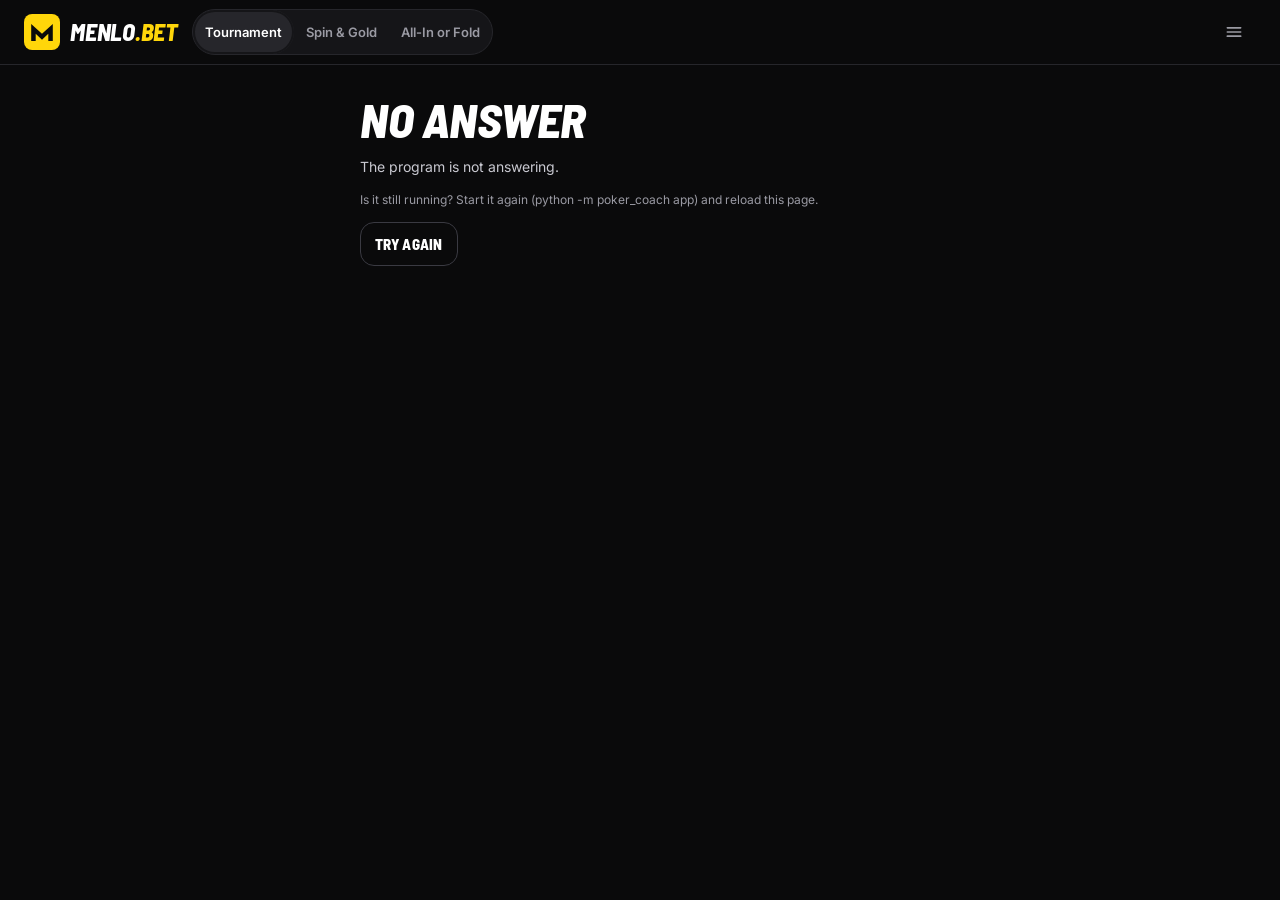
==== commit 80d80000: "Fix round, work in progress: engine, survival rules, table rules and page behaviour The fixes for th" ====
--- a/poker_coach/app/static/index.html
+++ b/poker_coach/app/static/index.html
@@ -40,7 +40,8 @@
   <div id="region-line" class="line"></div>
   <div id="region-actions" class="actions" tabindex="-1" role="group" aria-label="Actions"></div>
   <main id="region-first" class="first-run" hidden></main>
-  <!-- A toast lies at the foot of the advice (first run: under the form), so it never covers the answer, the table or the action bar. -->
+  <!-- A toast lies at the foot of the advice under 1024 and over the hand line from 1024 (first run: under the form),
+       so it never covers the answer, the table or the action bar. A refusal caused by an open field stands under that field instead. -->
   <div id="region-toast" class="toasts" role="status" aria-live="polite"></div>
 </div>
 <div id="region-overlay"></div>
--- a/poker_coach/app/static/app.css
+++ b/poker_coach/app/static/app.css
@@ -148,7 +148,11 @@
 .slab.passive{border:2px solid var(--white);padding:11px 15px}
 .slab.fold{border:1px solid var(--line-strong)}
 .slab.wait{background:var(--ink);border:1px dashed var(--grey);color:var(--grey)}
-.slab .head{display:flex;justify-content:space-between;align-items:center;gap:12px}
+.slab .head{display:flex;justify-content:space-between;align-items:center;gap:12px;min-width:0}
+/* Style and moves (and re-entry, bounty): under 1024 between the eyebrow and the pips, from 1024 on a line of their own. */
+.slab .mode{flex:1 1 0;min-width:0;height:20px;margin:-2px 0;padding:0 2px;border-radius:6px;text-align:right;font:600 12px/20px var(--body);color:inherit;opacity:.85;
+  white-space:nowrap;overflow:hidden;text-overflow:ellipsis}
+.slab .mode:hover{opacity:1;text-decoration:underline;text-underline-offset:3px}
 .sure{display:flex;align-items:center;gap:6px}
 .pips{display:flex;gap:3px}
 .pips i{width:6px;height:12px;border-radius:2px;border:1.5px solid currentColor}
@@ -321,7 +325,21 @@
 .preset:active{background:var(--line)}
 
 /* ---------- 10. Action bar ---------- */
-.actions{display:flex;gap:6px;align-items:stretch;min-width:0}
+/* Two rows: whose action the keys record, then the buttons. While a hand is played the buttons sit in
+   six fixed slots (the coach's button, four moves, the rest), so no button turns up where another was. */
+.actions{display:flex;flex-direction:column;gap:4px;min-width:0}
+.actions .whose{display:flex;align-items:baseline;gap:8px;height:16px;min-width:0;padding:0 2px;white-space:nowrap;overflow:hidden}
+.actions .whose b{font:800 15px/16px var(--display);text-transform:uppercase;letter-spacing:.02em;color:var(--white);flex:none}
+.actions .whose .note{font:500 12px/16px var(--body);color:var(--soft);min-width:0;overflow:hidden;text-overflow:ellipsis}
+.actions .row{display:flex;gap:6px;align-items:stretch;min-width:0}
+.actions .slots{display:grid;grid-template-columns:minmax(0,1.8fr) repeat(4,minmax(0,1fr)) minmax(0,1.3fr);gap:6px;align-items:stretch;min-width:0}
+.actions .slots .btn{min-width:0;grid-row:1;padding:0 2px}
+.actions .slots .btn .label{gap:4px;font-size:15px}
+.actions .slots [data-fk=rest] kbd,.actions .slots [data-fk^=skip-] kbd{display:none}     /* under 1024 the last slot has no room for the word Enter */
+.btn.tick .box{width:14px;height:14px;border:2px solid var(--grey);border-radius:4px;flex:none}
+.btn.tick[aria-checked=true]{border-color:var(--white)}
+.btn.tick[aria-checked=true] .box{background:var(--white);border-color:var(--white)}
+.field .unit{flex:none;font:700 11px/1 var(--body);color:var(--grey)}
 .btn{min-height:48px;min-width:44px;padding:0 8px;border-radius:var(--r-btn);border:1px solid var(--line-strong);background:var(--ink);color:var(--white);
   font:800 16px/1 var(--display);text-transform:uppercase;letter-spacing:.02em;display:inline-flex;flex-direction:column;align-items:center;justify-content:center;
   gap:3px;white-space:nowrap;flex:1 1 0;transition:border-color .12s,background-color .12s}
@@ -338,8 +356,6 @@
 .btn:disabled,.btn.primary:disabled{background:var(--line);border-color:var(--line);color:var(--grey)}
 .btn:disabled kbd,.btn:disabled .sub{border-color:var(--line-strong);color:var(--grey)}
 .btn.compact{min-height:44px;flex:none;padding:0 14px;font-size:15px;flex-direction:row;gap:6px}
-.actions .about{flex:1.8 1 0;min-width:0;display:flex;flex-direction:column;justify-content:center;gap:2px;padding:0 4px}
-.actions .about .who{font:800 16px/1.1 var(--display);text-transform:uppercase;white-space:nowrap;overflow:hidden;text-overflow:ellipsis}
 
 /* ---------- 11. Menus and sheets ---------- */
 /* A menu lies over the middle of the table, a little above it, so hero's cards stay in sight below. */
@@ -375,6 +391,12 @@
 .pick:disabled{color:var(--grey);border-color:var(--line);background:none}
 .pick .suit{width:20px;height:20px}
 .pick.word{font:600 13px/1 var(--body)}
+/* The exact holdings of a hand typed as a class: one button each, drawn as its two cards. */
+.holdings{display:grid;grid-template-columns:repeat(4,minmax(0,1fr));gap:6px}
+.holdings.n6{grid-template-columns:repeat(3,minmax(0,1fr))}
+.pick.holding{display:flex;align-items:center;justify-content:center;gap:3px;height:48px}
+.pick.holding .card{--card-w:26px;--card-h:36px}
+.pick.holding:disabled .card{opacity:.35}
 
 .scrim{position:fixed;inset:0;width:100%;height:100%;background:rgba(10,10,11,.74);z-index:20;cursor:default}
 .sheet{position:fixed;z-index:21;top:12px;left:50%;transform:translateX(-50%);width:min(608px,calc(100vw - 32px));max-height:calc(100vh - 24px);
@@ -398,7 +420,10 @@
 .keys .combo{display:inline-flex;gap:3px}
 .keys dd{margin:0;font-size:13px;color:var(--soft)}
 .history{display:flex;flex-direction:column}
-.history .hrow{display:grid;grid-template-columns:44px 64px 56px minmax(0,1fr) auto;gap:10px;align-items:center;min-height:40px;border-bottom:1px solid var(--line);font-size:13px;color:var(--soft)}
+.history .hrow{display:grid;grid-template-columns:44px 64px 56px minmax(0,1fr) auto;gap:10px;align-items:center;min-height:44px;width:100%;border-bottom:1px solid var(--line);font-size:13px;color:var(--soft);text-align:left}
+.history .hrow:hover,.history .hrow[aria-expanded=true]{background:var(--ink)}
+.history .htext{display:flex;flex-direction:column;gap:8px;padding:10px 0 12px;border-bottom:1px solid var(--line)}
+.history .htext pre{margin:0;font:500 12px/1.5 var(--body);color:var(--soft);white-space:pre-wrap;overflow-wrap:anywhere}
 .history .hrow .num{font-size:16px;color:var(--white)}
 .history .hrow b{color:var(--white);font-weight:600}
 .history .pill{height:18px;padding:0 7px;font-size:10px;margin-left:6px}
@@ -422,6 +447,19 @@
 textarea.in{height:auto;min-height:96px;padding:10px;font:500 13px/1.5 var(--body);resize:vertical;width:100%}
 .check{display:flex;align-items:center;gap:10px;min-height:44px;font-size:14px;color:var(--soft);cursor:pointer}
 .check input{width:20px;height:20px;accent-color:var(--white);flex:none;cursor:pointer}
+/* A value the server refused: the field is marked with a dashed white edge and the reason stands under it. */
+.field.bad,.in[aria-invalid=true]{border:2px dashed var(--white)}
+.field.bad{padding:0 9px}
+.field-error{margin:0;padding:8px 10px;background:var(--ink);border:1px solid var(--white);border-radius:var(--r-in);
+  font:500 13px/1.35 var(--body);color:var(--white);min-width:0}
+.field-error small{display:block;font-size:12px;color:var(--soft)}
+/* In the strip and on the action bar there is no room in the row: the reason floats under (over) the field. */
+.editing{position:relative;display:inline-flex}
+.editing .field-error{position:absolute;left:0;top:calc(100% + 6px);z-index:9;width:max-content;max-width:min(340px,70vw);box-shadow:0 0 0 4px var(--ink)}
+.actions .amount{position:relative}
+.actions .amount .field-error{position:absolute;left:0;bottom:calc(100% + 8px);z-index:9;width:max-content;max-width:min(380px,80vw);box-shadow:0 0 0 4px var(--ink)}
+.line .amount .field-error{flex:1;padding:4px 10px;line-height:1.25;max-height:44px;overflow:hidden}
+.line .amount .field-error small{display:inline;margin-left:6px}
 
 /* ---------- 13. Toast ---------- */
 /* The toast lies over the "Why and range" line under the slab (first run: its own row under the form). */
@@ -442,6 +480,7 @@
 .setup .lead{font-size:14px;color:var(--soft)}
 .stacked{display:flex;flex-direction:column;gap:10px}
 .btn.start{flex:none;align-self:stretch;font-size:18px;flex-direction:row;gap:8px}
+.setup .hint{font-size:12px;color:var(--grey)}
 
 /* ---------- 15. Narrower and wider screens ---------- */
 /* Under 560 the table box is 512 wide: pods and board cards give up a few pixels so five cards still fit between the bets. */
@@ -469,8 +508,10 @@
   .line{grid-row:3}
   .actions{grid-row:4;align-self:start}
   .first-run{grid-column:1/-1}
-  /* From 1024 the toast lies at the foot of the advice column. */
-  .toasts{grid-column:2;grid-row:2/5}
+  /* From 1024 the toast lies in the table column, over the hand line: straight above the action bar,
+     where the eyes are. What to do instead follows on the same line, so the toast keeps to that row. */
+  .toasts{grid-column:1;grid-row:3;align-self:end}
+  .toast .text small{display:inline;margin-left:8px}
   .app.first .toasts{grid-column:1/-1;grid-row:3}
   .whyline{display:none}
   .advice-tabs{display:flex}
@@ -478,6 +519,8 @@
   .advice[data-panel=range] > .chart{display:flex}
   .slab{padding:16px 20px}
   .slab.passive{padding:15px 19px}
+  .slab .head{flex-wrap:wrap;row-gap:2px}
+  .slab .mode{order:3;flex:1 0 100%;text-align:left;padding:0}
   .act{flex-direction:column;align-items:flex-start;row-gap:4px}
   .slab .pill{align-self:flex-start;margin-top:2px}
   .stack .other{display:block}
@@ -491,7 +534,10 @@
   .value .row small{font-size:12px;line-height:1.2}
   .btn{font-size:18px;padding:0 12px}
   .btn .label{gap:8px}
-  .actions{gap:8px}
+  .actions .row,.actions .slots{gap:8px}
+  .actions .slots .btn{padding:0 8px}
+  .actions .slots .btn .label{gap:8px;font-size:18px}
+  .actions .slots [data-fk=rest] kbd,.actions .slots [data-fk^=skip-] kbd{display:inline-grid}
   .amount .field{width:176px}
   .amount .btn kbd{display:inline-grid}
   .sheet.side{left:auto;right:16px;transform:none;width:440px;bottom:12px}
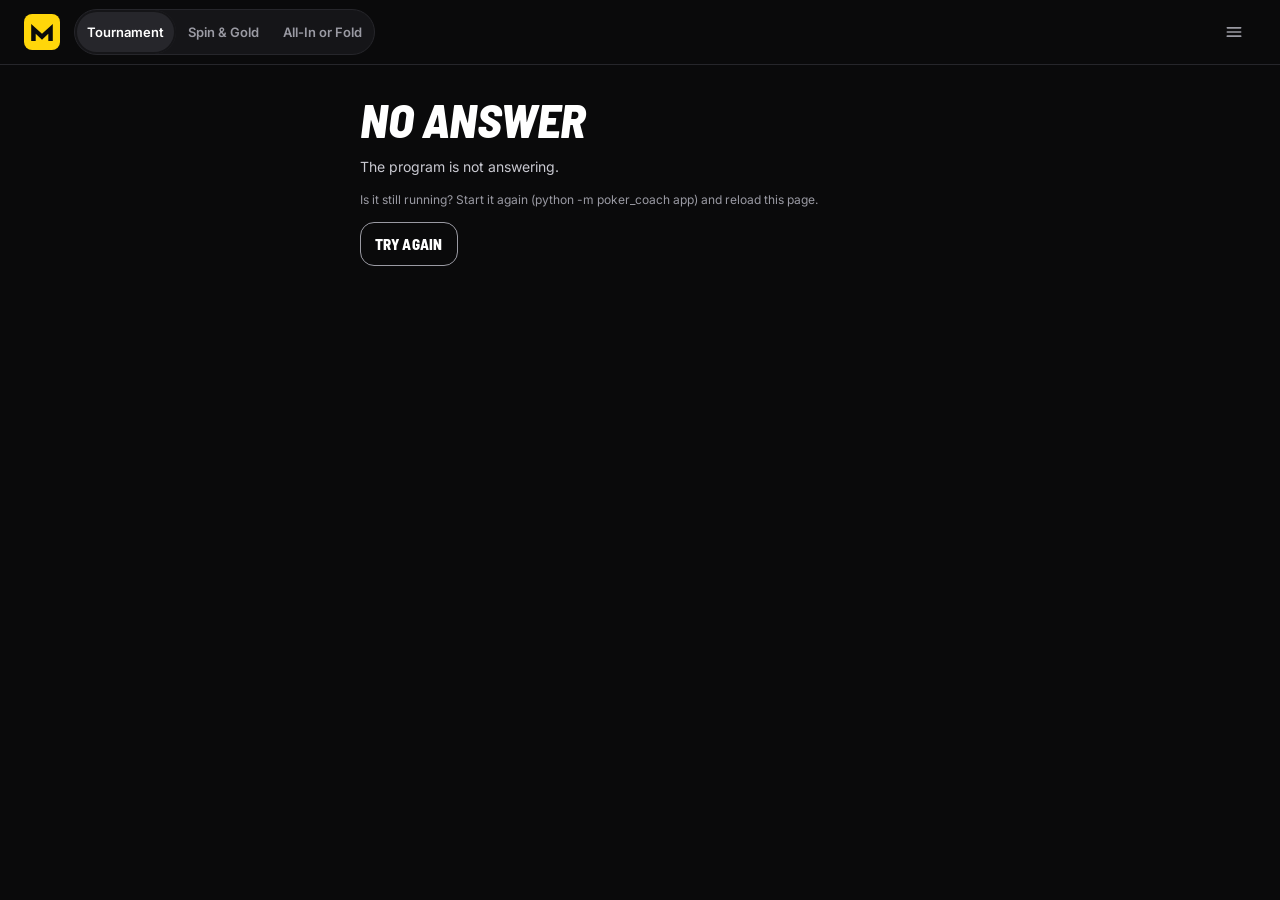
==== commit 9834f0b9: "Fix round, work in progress: checkpoint Co-Authored-By: Claude Fable 5.2 <noreply@anthropic.com> Cla" ====
--- a/poker_coach/app/static/index.html
+++ b/poker_coach/app/static/index.html
@@ -14,13 +14,15 @@
 </head>
 <body>
 
-<!-- Suits and icons, drawn once and reused. Suits: spades and clubs are filled, hearts and diamonds outlined. -->
+<!-- Suits and icons, drawn once and reused. Suits: spades and clubs are filled, hearts and diamonds outlined.
+     They must be told apart at text size (13px): the spade is one pointed leaf on a thin stem, the club
+     three round lobes that stand apart, joined only in the middle. -->
 <svg class="sprite" aria-hidden="true" focusable="false">
   <defs>
-    <symbol id="suit-s" viewBox="0 0 24 24"><path d="M12 2.5C8.2 6.8 3 10 3 14.2a4.4 4.4 0 0 0 7.9 2.7L9.6 21.5h4.8l-1.3-4.6A4.4 4.4 0 0 0 21 14.2C21 10 15.8 6.8 12 2.5z"/></symbol>
+    <symbol id="suit-s" viewBox="0 0 24 24"><path d="M12 1.8C9.2 6.4 3.4 9.4 3.4 14a4.1 4.1 0 0 0 7.6 2.1l.3-.5-1.2 6.2h3.8l-1.2-6.2.3.5A4.1 4.1 0 0 0 20.6 14c0-4.6-5.8-7.6-8.6-12.2z"/></symbol>
     <symbol id="suit-h" viewBox="0 0 24 24"><path d="M12 21C7.5 16.6 3 13.2 3 8.6A4.6 4.6 0 0 1 12 7a4.6 4.6 0 0 1 9 1.6c0 4.6-4.5 8-9 12.4z"/></symbol>
     <symbol id="suit-d" viewBox="0 0 24 24"><path d="M12 2.5 19.5 12 12 21.5 4.5 12z"/></symbol>
-    <symbol id="suit-c" viewBox="0 0 24 24"><path d="M12 2.5a4.2 4.2 0 0 1 3.3 6.8 4.2 4.2 0 1 1-2.2 7.3l1.3 4.9H9.6l1.3-4.9a4.2 4.2 0 1 1-2.2-7.3A4.2 4.2 0 0 1 12 2.5z"/></symbol>
+    <symbol id="suit-c" viewBox="0 0 24 24"><circle cx="12" cy="6.2" r="4"/><circle cx="6.2" cy="13.8" r="4"/><circle cx="17.8" cy="13.8" r="4"/><circle cx="12" cy="11.9" r="2.3"/><path d="M11.1 12h1.8l1.2 9.8H9.9z"/></symbol>
     <symbol id="icon-undo" viewBox="0 0 24 24"><path d="M9 14 4 9l5-5"/><path d="M4 9h10a6 6 0 0 1 0 12h-3"/></symbol>
     <symbol id="icon-redo" viewBox="0 0 24 24"><path d="m15 14 5-5-5-5"/><path d="M20 9H10a6 6 0 0 0 0 12h3"/></symbol>
     <symbol id="icon-menu" viewBox="0 0 24 24"><path d="M4 7h16M4 12h16M4 17h16"/></symbol>
--- a/poker_coach/app/static/app.css
+++ b/poker_coach/app/static/app.css
@@ -26,6 +26,7 @@
 
 /* ---------- 2. Tokens ---------- */
 :root{
+  color-scheme:dark;                     /* the browser's own parts (scroll bars, the list of a select) follow the page */
   --ink:#0A0A0B;--panel:#151518;--line:#26262B;--line-strong:#3A3A42;
   --yellow:#FFD60A;--yellow-hover:#E6B800;
   --yellow-wash:#1E1A0B;                 /* hero's turn: 8% yellow on Ink, made solid */
@@ -40,11 +41,11 @@
   /* Sizes that change with the width: under 1024 here, then two steps in section 15. */
   --gut:16px;--gap:8px;
   --table-h:304px;--table-h-aof:240px;
-  --pod-w:100px;--pod-h:56px;--hero-w:184px;--hero-h:68px;
+  --pod-w:104px;--pod-h:64px;--hero-w:192px;--hero-h:72px;
   --pos:18px;--stack:17px;
   --card-w:36px;--card-h:50px;--hcard-w:40px;--hcard-h:56px;
   --chip-h:22px;--chip-f:13px;--deal:18px;
-  --verb:64px;--size:28px;--pot:24px;
+  --verb:60px;--verb-lh:50px;--size:28px;--pot:24px;
 }
 
 /* ---------- 3. Base ---------- */
@@ -57,17 +58,18 @@
 button:disabled{cursor:default}
 h1,h2,h3,p{margin:0}
 [hidden]{display:none!important}
+::selection{background:var(--white);color:var(--ink)}       /* selected text: white, as everything that is selected */
 :focus{outline:0}
 :focus-visible{outline:2px solid var(--white);outline-offset:2px;box-shadow:0 0 0 2px var(--ink)}
 .num{font-family:var(--display);font-weight:800;line-height:1;font-variant-numeric:tabular-nums lining-nums}
-.eyebrow{font:700 11px/1.2 var(--body);letter-spacing:.12em;text-transform:uppercase;color:var(--grey);white-space:nowrap}
+.eyebrow{font:700 12px/1.2 var(--body);letter-spacing:.1em;text-transform:uppercase;color:var(--grey);white-space:nowrap}
 .win{color:var(--win)}.loss{color:var(--loss)}
 .sr{position:absolute;width:1px;height:1px;overflow:hidden;clip:rect(0 0 0 0);white-space:nowrap}
 .skip{position:absolute;left:8px;top:-60px;z-index:50;padding:10px 14px;background:var(--white);color:var(--ink);
   border-radius:var(--r-in);font-weight:700;text-decoration:none}
 .skip:focus{top:8px}
 .sprite{position:absolute;width:0;height:0;overflow:hidden}
-kbd{font:700 11px/1 var(--body);min-width:18px;height:18px;padding:0 4px;display:inline-grid;place-items:center;
+kbd{font:700 12px/1 var(--body);min-width:18px;height:18px;padding:0 4px;display:inline-grid;place-items:center;
   border:1px solid var(--line-strong);border-radius:5px;color:var(--grey);letter-spacing:0;text-transform:uppercase;white-space:nowrap}
 .icon{width:20px;height:20px;fill:none;stroke:currentColor;stroke-width:2;stroke-linecap:round;stroke-linejoin:round;flex:none}
 
@@ -111,19 +113,19 @@
 
 .strip{grid-area:strip;display:flex;align-items:center;gap:6px;height:52px;min-width:0;
   border-top:1px solid var(--line);margin:0 calc(-1*var(--gut));padding:0 var(--gut)}
-.stat{display:flex;align-items:center;gap:4px;flex:none}
+.stat{display:flex;align-items:center;gap:2px;flex:none}
 .stat .v{font-size:20px;white-space:nowrap}
-.stat small{font:600 12px/1.2 var(--body);color:var(--soft);white-space:nowrap}
+.stat small{font:700 13px/1.2 var(--display);font-variant-numeric:tabular-nums lining-nums;color:var(--soft);white-space:nowrap}
 .stat .text{font:600 13px/1.2 var(--body);color:var(--white);white-space:nowrap}
 /* A strip value is a button: a click turns it into an input. */
 .value{min-height:44px;min-width:44px;padding:0 4px;border-radius:var(--r-in);display:flex;flex-direction:column;
   justify-content:center;gap:1px;transition:background-color .12s}
 button.value:hover{background:var(--line)}
 .value .row{display:flex;flex-direction:column;align-items:flex-start}      /* under 1024 the small print goes below the number */
-.value .row small{font-size:11px;line-height:1.15}
+.value .row small{line-height:1.1}
 .value .unset{display:inline-flex;align-items:center;height:22px;padding:0 9px;border:1px dashed var(--grey);border-radius:var(--r-pill);
   font:700 12px/1 var(--body);letter-spacing:.02em;text-transform:uppercase;color:var(--white)}
-.step{width:44px;height:44px;flex:none;border:1px solid var(--line-strong);background:var(--ink);border-radius:var(--r-ctl);
+.step{width:40px;height:44px;flex:none;border:1px solid var(--grey);background:var(--ink);border-radius:var(--r-ctl);
   font:800 24px/1 var(--display);color:var(--white);text-align:center;transition:border-color .12s,background-color .12s}
 .step:hover{border-color:var(--white)}
 .step:active{background:var(--line)}
@@ -134,18 +136,24 @@
 .pill.bubble{background:var(--yellow);color:var(--ink)}
 .pill.money{background:var(--win-tint);color:var(--win)}
 .pill.you{background:var(--white);color:var(--ink)}
-.strip .stage{min-width:0;flex-shrink:1;overflow:hidden;text-overflow:ellipsis;display:block;line-height:22px;padding:0 8px;font-size:11px}
+/* The pill that says how far the money is stays whole at every width; what gives way is listed in render.js (fitStrip). */
+.strip .stage{flex:none;padding:0 8px}
 .strip .in{width:132px}
 .strip .in.short{width:84px}
 .strip .from-avg,.strip .from-style{display:none}
+.header.no-avg .strip .from-avg,.header.no-ante .stat.level small,.header.no-paid .stat.paid{display:none}
+.header.no-word .word{display:none}
 
 /* ---------- 6. Advice ---------- */
 .advice{display:flex;flex-direction:column;gap:var(--gap);min-width:0}
-.slab{border-radius:var(--r-card);padding:12px 16px;background:var(--panel);border:1px solid var(--line-strong);
-  display:flex;flex-direction:column;gap:4px;min-width:0}
+/* Under 1024 the slab has one height whatever it says, so the table and the action bar below never move:
+   the eyebrow row, one row for the verb (the same line box in every tone and size) with its size and
+   its pill, and one line for the spot. From 1024 it stands in its own column and takes the room it needs. */
+.slab{border-radius:var(--r-card);padding:10px 16px;background:var(--panel);border:1px solid var(--line-strong);
+  display:flex;flex-direction:column;gap:2px;min-width:0;height:112px;overflow:hidden}
 .slab.attack{background:var(--yellow);border-color:var(--yellow);color:var(--ink)}
 .slab.attack .eyebrow,.slab.attack .spot{color:var(--ink)}
-.slab.passive{border:2px solid var(--white);padding:11px 15px}
+.slab.passive{border:2px solid var(--white);padding:9px 15px}
 .slab.fold{border:1px solid var(--line-strong)}
 .slab.wait{background:var(--ink);border:1px dashed var(--grey);color:var(--grey)}
 .slab .head{display:flex;justify-content:space-between;align-items:center;gap:12px;min-width:0}
@@ -157,17 +165,24 @@
 .pips{display:flex;gap:3px}
 .pips i{width:6px;height:12px;border-radius:2px;border:1.5px solid currentColor}
 .pips i.on{background:currentColor}
-.act{display:flex;align-items:baseline;column-gap:12px;row-gap:2px;flex-wrap:wrap;min-width:0}
-.verb{font:italic 800 var(--verb)/.9 var(--display);text-transform:uppercase;letter-spacing:-.01em;padding-right:.06em}
+/* (the row is lifted 3px: capitals have nothing under the baseline, and so stand in the middle of their row) */
+.act{display:flex;align-items:baseline;column-gap:12px;height:var(--verb-lh);min-width:0;margin:-3px 0 3px}
+.verb{font:italic 800 var(--verb)/var(--verb-lh) var(--display);text-transform:uppercase;letter-spacing:-.01em;padding-right:.06em;
+  white-space:nowrap;flex:none}
 .verb.long{font-size:calc(var(--verb)*.75)}
-.verb.xlong{font-size:calc(var(--verb)*.48)}
+.verb.xlong{font-size:calc(var(--verb)*.6)}
 .slab.wait .verb{font-size:48px}
 .slab.wait .verb.xlong{font-size:36px}
-.size{font:800 var(--size)/1 var(--display);text-transform:uppercase;font-variant-numeric:tabular-nums lining-nums}
-.slab .pill{align-self:center}
+.size{font:800 var(--size)/1 var(--display);text-transform:uppercase;font-variant-numeric:tabular-nums lining-nums;white-space:nowrap;flex:none}
+/* The pill shares the verb's row. It may take two lines; with a pill the size keeps its first unit only
+   (the Follow button says the other), so the row never needs a second one. */
+.slab .pill{align-self:flex-end;flex:0 1 auto;min-width:0;height:auto;min-height:22px;max-height:36px;padding:4px 10px;border-radius:11px;
+  white-space:normal;line-height:14px;overflow:hidden}
+.slab.has-pill .size .also{display:none}
 .slab.attack .pill{background:var(--ink);color:var(--white)}
-.spot{font-size:13px;font-weight:500;color:var(--soft);min-width:0}
+.spot{font-size:13px;line-height:19px;font-weight:500;color:var(--soft);min-width:0;white-space:nowrap;overflow:hidden;text-overflow:ellipsis}
 .slab.wait .spot{color:var(--grey)}
+.spot-full{font-size:14px;font-weight:500;color:var(--white)}
 
 /* Under 1024 the reasons are one line that opens the full panel as a sheet. */
 .whyline{display:flex;align-items:center;gap:12px;min-height:44px;width:100%;padding:0 4px;border-radius:var(--r-in);font-size:13px;color:var(--soft)}
@@ -189,6 +204,8 @@
 .tile .num{font-size:36px;margin-top:4px;white-space:nowrap}
 .tile .num.long{font-size:26px;margin-top:9px;margin-bottom:5px}
 .tile .num.xlong{font-size:19px;margin-top:13px;margin-bottom:8px}
+.tile.wide{grid-column:1/-1}
+.tile.wide .num.xlong{font-size:22px;line-height:1.1;white-space:normal;margin-top:8px;margin-bottom:4px}
 .tile .sub{font-size:12px;color:var(--grey);margin-top:2px}
 .group{display:flex;flex-direction:column;gap:4px}
 .group ul{margin:0;padding:0;list-style:none;display:flex;flex-direction:column;gap:4px}
@@ -220,29 +237,39 @@
 .table.aof{height:var(--table-h-aof)}
 .felt{position:absolute;left:calc(var(--pod-w)/2);right:calc(var(--pod-w)/2);top:calc(var(--pod-h)/2);bottom:calc(var(--hero-h)/2);
   background:var(--panel);border:1px solid var(--line);border-radius:var(--r-pill)}
+/* A pod has three rows. Under 1280: position and seat key; the stack; then the stack in the other unit
+   with the player's type (hero: the YOU pill) at the right. From 1280: position and key; the stack with
+   the other unit beside it; then the type and the name. Nothing in a pod is cut silently: what cannot
+   be shortened (position, stack, type, YOU) has its own room. */
 .pod{position:absolute;width:var(--pod-w);height:var(--pod-h);background:var(--ink);border:1px solid var(--line-strong);
-  border-radius:var(--r-tile);padding:7px 9px;display:flex;flex-direction:column;justify-content:space-between;
+  border-radius:var(--r-tile);padding:5px 7px;display:flex;flex-direction:column;justify-content:space-between;
   text-align:left;color:var(--white);transition:border-color .12s}
 button.pod:hover{border-color:var(--grey)}
 .pod .top{display:flex;justify-content:space-between;align-items:center;gap:4px;min-width:0}
 .pos{font:800 var(--pos)/1 var(--display);text-transform:uppercase;letter-spacing:.01em;white-space:nowrap}
 .key{min-width:18px;height:18px;padding:0 4px;display:grid;place-items:center;flex:none;border:1px solid var(--line-strong);
-  border-radius:5px;font:700 11px/1 var(--body);color:var(--grey)}
-/* One line; what does not fit (the second unit) wraps out of sight instead of being cut in half. */
-.stack{display:flex;align-items:baseline;flex-wrap:wrap;column-gap:3px;height:var(--stack);overflow:hidden;min-width:0}
-.stack .num{font-size:var(--stack);line-height:var(--stack);white-space:nowrap}
-.stack u{text-decoration:none;font:700 11px/1 var(--body);color:var(--grey)}
-.stack .other{display:none;margin-left:auto;padding-left:4px;font:500 12px/var(--stack) var(--body);color:var(--grey);white-space:nowrap}
-.stack .tag{display:block;margin-left:auto;padding-left:4px;font:700 10px/var(--stack) var(--body);letter-spacing:.06em;text-transform:uppercase;color:var(--grey)}
-.pod .name{display:none;font:500 12px/1.2 var(--body);color:var(--soft);white-space:nowrap;overflow:hidden;text-overflow:ellipsis}
-.pod.away .stack .tag,.pod.busted .stack .tag{order:-1;margin-left:0;padding-left:0;margin-right:auto}
-.pod.out,.pod.out .num,.pod.out .name{color:var(--grey)}
+  border-radius:5px;font:700 12px/1 var(--body);color:var(--grey)}
+.stack{display:flex;align-items:baseline;column-gap:3px;height:var(--stack);min-width:0;white-space:nowrap}
+.stack .num{font-size:var(--stack);line-height:var(--stack)}
+.stack u{text-decoration:none;font:700 12px/1 var(--display);color:var(--grey)}
+/* The stack in the other unit, and the word of a seat that is away or out: on the third row under 1280, beside the stack from 1280. */
+.other,.pod .tag{font:700 12px/14px var(--display);font-variant-numeric:tabular-nums lining-nums;color:var(--grey);white-space:nowrap}
+.pod .tag{letter-spacing:.04em;text-transform:uppercase}
+.stack .other,.stack .tag{display:none;margin-left:auto;padding-left:4px}
+.more{display:flex;align-items:center;gap:4px;height:14px;min-width:0}
+.more .other{flex:0 1 auto;min-width:0;overflow:hidden}      /* (if the row is ever too short, this gives way, not the type) */
+/* The player's type: a small tag of its own, never cut (it changes the advice). */
+.type{flex:none;height:14px;padding:0 3px;border-radius:4px;background:var(--line);color:var(--white);
+  font:800 12px/14px var(--display);text-transform:uppercase;white-space:nowrap}
+.more .type,.more .pill.you{margin-left:auto}
+.pod .name{display:none;min-width:0;font:500 12px/14px var(--body);color:var(--soft);white-space:nowrap;overflow:hidden;text-overflow:ellipsis}
+.pod.out,.pod.out .num,.pod.out .name,.pod.out .type{color:var(--grey)}
 .pod.out{border-color:var(--line)}
 .pod.away{border-style:dashed;border-color:var(--line-strong)}
 .pod.stale .stack .num{color:var(--grey)}
 .pod.allin .stack .num{font-style:italic}
-.pod.target{border:2px solid var(--white);padding:6px 8px}
-.pod.turn{border:2px solid var(--yellow);padding:6px 8px;background:var(--yellow-wash)}
+.pod.target{border:2px solid var(--white);padding:4px 6px}
+.pod.turn{border:2px solid var(--yellow);padding:4px 6px;background:var(--yellow-wash)}
 .pod.turn .pos{color:var(--yellow)}
 .pod.empty{border:1px dashed var(--grey);background:none;align-items:center;justify-content:center;color:var(--grey);font:600 13px/1 var(--body)}
 .pod.empty:hover{color:var(--white);border-color:var(--white)}
@@ -252,9 +279,9 @@
 .pod.hero{width:var(--hero-w);height:var(--hero-h);flex-direction:row;gap:8px;align-items:stretch;justify-content:flex-start;padding:5px 7px}
 .pod.hero.turn,.pod.hero.target{padding:4px 6px}
 .pod.hero .hand{display:flex;gap:4px;align-items:center;flex:none;border-radius:6px}
-.pod.hero .info{display:flex;flex-direction:column;justify-content:space-between;flex:1;min-width:0;padding:2px 0;border-radius:6px;color:inherit}
-.pod.hero .top{flex-wrap:wrap;height:max(var(--pos),20px);overflow:hidden;align-items:center}
-.pod.hero .pill.you{height:20px;padding:0 8px;font-size:11px}
+.pod.hero .info{display:flex;flex-direction:column;justify-content:space-between;flex:1;min-width:0;padding:3px 0;border-radius:6px;color:inherit}
+.pod.hero .more{height:16px}
+.pod.hero .pill.you{flex:none;height:16px;padding:0 6px;font-size:12px}
 
 .chip{position:absolute;height:var(--chip-h);min-width:36px;padding:0 6px;display:grid;place-items:center;border-radius:var(--r-pill);
   background:var(--line);color:var(--white);font:800 var(--chip-f)/1 var(--display);font-variant-numeric:tabular-nums lining-nums;white-space:nowrap}
@@ -267,8 +294,8 @@
 .centre{position:absolute;left:50%;top:46%;transform:translate(-50%,-50%);display:flex;flex-direction:column;align-items:center;gap:6px}
 .pot{display:flex;align-items:baseline;gap:8px;height:26px;white-space:nowrap}
 .pot .num{font-size:var(--pot);line-height:26px}
-.pot small{font-size:12px;color:var(--grey)}
-.pots{font-size:12px;line-height:14px;color:var(--soft);white-space:nowrap;margin-top:-4px}
+.pot small{font:700 13px/1 var(--display);font-variant-numeric:tabular-nums lining-nums;color:var(--grey)}
+.pots{font:700 13px/14px var(--display);font-variant-numeric:tabular-nums lining-nums;color:var(--soft);white-space:nowrap;margin-top:-4px}
 .board{display:flex;gap:8px}
 .street{display:flex;gap:4px;padding:0 4px;margin:0 -4px;border-radius:6px}
 .table-tools{position:absolute;right:0;top:0}
@@ -278,18 +305,18 @@
   display:flex;flex-direction:column;align-items:center;justify-content:center;gap:1px;flex:none}
 .card b{font:800 calc(var(--card-h)*.5)/.9 var(--display);letter-spacing:-.02em}
 .card .suit{width:calc(var(--card-h)*.3);height:calc(var(--card-h)*.3)}
-.card .so{font:700 calc(var(--card-h)*.24)/1 var(--body);height:calc(var(--card-h)*.3);color:#5A5A63;text-transform:lowercase}
+.card .so{font:700 calc(var(--card-h)*.24)/1 var(--body);height:calc(var(--card-h)*.3);color:var(--ink);text-transform:lowercase}
 .card.big{width:var(--hcard-w);height:var(--hcard-h);border-radius:calc(var(--hcard-w)*.13)}
 .card.big b{font-size:calc(var(--hcard-h)*.5)}
 .card.big .suit{width:calc(var(--hcard-h)*.3);height:calc(var(--hcard-h)*.3)}
 .card.big .so{font-size:calc(var(--hcard-h)*.24);height:calc(var(--hcard-h)*.3)}
-.card.slot{background:none;border:1.5px dashed var(--line-strong)}
+.card.slot{background:none;border:1.5px dashed var(--grey)}
 .card.slot.now{border:2px solid var(--white)}
 /* Suits: spades and clubs solid, hearts and diamonds drawn as outlines (the one-ink deck). */
 .suit{fill:currentColor;stroke:currentColor;stroke-width:0;stroke-linejoin:round;flex:none}
 .suit.open{fill:none;stroke-width:2.4}
 .txt{white-space:nowrap}
-.txt .suit{width:.8em;height:.8em;vertical-align:-.06em;margin-left:1px}
+.txt .suit{width:1em;height:1em;vertical-align:-.14em;margin-left:1px}      /* in a sentence a suit is as tall as its rank */
 /* The four-colour deck: these inks appear only inside a white card. */
 .deck-four .card.h{color:#B3121A}
 .deck-four .card.d{color:#1D4ED8}
@@ -319,7 +346,7 @@
 .actions .amount{flex:0 1 auto}
 .presets{display:flex;gap:6px;flex:1;min-width:0;overflow-x:auto;scrollbar-width:none;padding:3px;margin:-3px}
 .presets::-webkit-scrollbar{display:none}
-.preset{flex:none;height:44px;min-width:44px;padding:0 10px;border:1px solid var(--line-strong);border-radius:var(--r-pill);background:var(--ink);
+.preset{flex:none;height:44px;min-width:44px;padding:0 10px;border:1px solid var(--grey);border-radius:var(--r-pill);background:var(--ink);
   font:800 15px/1 var(--display);color:var(--white);text-align:center;white-space:nowrap;font-variant-numeric:tabular-nums lining-nums;transition:border-color .12s}
 .preset:hover{border-color:var(--white)}
 .preset:active{background:var(--line)}
@@ -329,7 +356,8 @@
    six fixed slots (the coach's button, four moves, the rest), so no button turns up where another was. */
 .actions{display:flex;flex-direction:column;gap:4px;min-width:0}
 .actions .whose{display:flex;align-items:baseline;gap:8px;height:16px;min-width:0;padding:0 2px;white-space:nowrap;overflow:hidden}
-.actions .whose b{font:800 15px/16px var(--display);text-transform:uppercase;letter-spacing:.02em;color:var(--white);flex:none}
+.actions .whose b{font:800 15px/16px var(--display);text-transform:uppercase;letter-spacing:.02em;color:var(--white);flex:0 1 auto;min-width:0;overflow:hidden;text-overflow:ellipsis}
+.who{text-transform:none}                /* a player's name inside a heading: as it was typed */
 .actions .whose .note{font:500 12px/16px var(--body);color:var(--soft);min-width:0;overflow:hidden;text-overflow:ellipsis}
 .actions .row{display:flex;gap:6px;align-items:stretch;min-width:0}
 .actions .slots{display:grid;grid-template-columns:minmax(0,1.8fr) repeat(4,minmax(0,1fr)) minmax(0,1.3fr);gap:6px;align-items:stretch;min-width:0}
@@ -339,12 +367,12 @@
 .btn.tick .box{width:14px;height:14px;border:2px solid var(--grey);border-radius:4px;flex:none}
 .btn.tick[aria-checked=true]{border-color:var(--white)}
 .btn.tick[aria-checked=true] .box{background:var(--white);border-color:var(--white)}
-.field .unit{flex:none;font:700 11px/1 var(--body);color:var(--grey)}
-.btn{min-height:48px;min-width:44px;padding:0 8px;border-radius:var(--r-btn);border:1px solid var(--line-strong);background:var(--ink);color:var(--white);
+.field .unit{flex:none;font:700 12px/1 var(--display);color:var(--grey)}
+.btn{min-height:48px;min-width:44px;padding:0 8px;border-radius:var(--r-btn);border:1px solid var(--grey);background:var(--ink);color:var(--white);
   font:800 16px/1 var(--display);text-transform:uppercase;letter-spacing:.02em;display:inline-flex;flex-direction:column;align-items:center;justify-content:center;
   gap:3px;white-space:nowrap;flex:1 1 0;transition:border-color .12s,background-color .12s}
 .btn .label{display:inline-flex;align-items:center;gap:6px}
-.btn .sub{font:600 12px/1 var(--body);letter-spacing:0;text-transform:none;color:var(--soft);font-variant-numeric:tabular-nums;
+.btn .sub{font:700 13px/1 var(--display);letter-spacing:.01em;text-transform:none;color:var(--soft);font-variant-numeric:tabular-nums lining-nums;
   max-width:100%;overflow:hidden;text-overflow:ellipsis}
 .btn:hover{border-color:var(--white)}
 .btn:active{background:var(--line)}
@@ -363,18 +391,19 @@
   background:var(--panel);border:1px solid var(--line-strong);border-radius:14px;box-shadow:0 0 0 4px var(--ink);
   padding:8px 10px 10px;display:flex;flex-direction:column;gap:8px}
 .pop-head{display:flex;align-items:center;justify-content:space-between;gap:8px;min-height:36px}
-.pop-head h2{font:800 18px/1 var(--display);text-transform:uppercase;letter-spacing:.01em;white-space:nowrap;overflow:hidden;text-overflow:ellipsis;min-width:0}
-.pop-head h2 small{font:500 12px/1 var(--body);color:var(--grey);text-transform:none;letter-spacing:0;margin-left:6px}
+.pop-head h2{font:italic 800 18px/1 var(--display);text-transform:uppercase;letter-spacing:.01em;white-space:nowrap;overflow:hidden;text-overflow:ellipsis;min-width:0}
+.pop-head h2 small{font:500 12px/1 var(--body);font-style:normal;color:var(--grey);text-transform:none;letter-spacing:0;margin-left:2px}
 .pop-head .tool{margin:-4px -6px -4px 0}
 .pop .two{display:grid;grid-template-columns:repeat(2,minmax(0,1fr));gap:8px}
 .pop .row{display:flex;gap:6px}
-.menu-btn{flex:1 1 0;min-width:44px;height:44px;padding:0 6px;border:1px solid var(--line-strong);border-radius:var(--r-in);background:var(--ink);
+.menu-btn{flex:1 1 0;min-width:44px;height:44px;padding:0 6px;border:1px solid var(--grey);border-radius:var(--r-in);background:var(--ink);
   display:inline-flex;align-items:center;justify-content:center;gap:6px;font:600 13px/1 var(--body);color:var(--white);white-space:nowrap;transition:border-color .12s}
 .menu-btn:hover{border-color:var(--white)}
 .menu-btn:active{background:var(--line)}
 .menu-btn:disabled{color:var(--grey);border-color:var(--line)}
 .menu-count{flex:1 1 0;display:inline-flex;align-items:center;justify-content:center;gap:6px;font:600 13px/1 var(--body);color:var(--soft);white-space:nowrap}
 .menu-count .num{font-size:20px;color:var(--white)}
+.pop .choice .tab{min-width:36px;padding:0 6px}          /* the New table menu: up to nine seats in one row */
 .pop-tools{display:flex;margin:-4px -6px -4px 0}
 .pop-tools .tool{margin:0}
 .pop .hint{font-size:12px;color:var(--soft)}
@@ -384,7 +413,7 @@
 .ranks{display:grid;grid-template-columns:repeat(7,minmax(0,1fr));gap:6px}
 .suits{display:grid;grid-template-columns:repeat(4,minmax(0,1fr));gap:6px}
 .suits.with-class{grid-template-columns:repeat(6,minmax(0,1fr))}
-.pick{height:44px;min-width:44px;border:1px solid var(--line-strong);border-radius:var(--r-in);background:var(--ink);display:grid;place-items:center;
+.pick{height:44px;min-width:44px;border:1px solid var(--grey);border-radius:var(--r-in);background:var(--ink);display:grid;place-items:center;
   font:800 20px/1 var(--display);color:var(--white);transition:border-color .12s}
 .pick:hover{border-color:var(--white)}
 .pick.on{background:var(--white);border-color:var(--white);color:var(--ink)}
@@ -406,7 +435,7 @@
 .sheet-body{padding:14px 16px 16px;overflow-y:auto;display:flex;flex-direction:column;gap:18px;scrollbar-width:thin;scrollbar-color:var(--line-strong) transparent}
 .sheet-body .panel{background:none;border:0;padding:0;border-radius:0}
 .section{display:flex;flex-direction:column;gap:8px}
-.section > h3{font:700 11px/1.2 var(--body);letter-spacing:.12em;text-transform:uppercase;color:var(--grey)}
+.section > h3{font:700 12px/1.2 var(--body);letter-spacing:.1em;text-transform:uppercase;color:var(--grey)}
 .section .hint{font-size:12px;color:var(--grey)}
 .notice{font-size:13px;color:var(--soft);padding:10px 12px;border:1px solid var(--line-strong);border-radius:var(--r-in)}
 .cols{display:grid;grid-template-columns:repeat(2,minmax(0,1fr));gap:8px}
@@ -425,15 +454,23 @@
 .history .htext{display:flex;flex-direction:column;gap:8px;padding:10px 0 12px;border-bottom:1px solid var(--line)}
 .history .htext pre{margin:0;font:500 12px/1.5 var(--body);color:var(--soft);white-space:pre-wrap;overflow-wrap:anywhere}
 .history .hrow .num{font-size:16px;color:var(--white)}
+.history .hrow .num.win{color:var(--win)}
+.history .hrow .num.loss{color:var(--loss)}
 .history .hrow b{color:var(--white);font-weight:600}
-.history .pill{height:18px;padding:0 7px;font-size:10px;margin-left:6px}
+.history .pill{height:18px;padding:0 7px;font-size:12px;margin-left:6px}
 .empty-note{font-size:14px;color:var(--grey)}
 
 /* ---------- 12. Forms ---------- */
 .field{display:flex;align-items:center;gap:8px;height:44px;padding:0 10px;background:var(--ink);border:1px solid var(--grey);border-radius:var(--r-in);min-width:0;
   transition:border-color .12s}
 .field:focus-within{border-color:var(--white);outline:2px solid var(--white);outline-offset:2px}
-.field .eyebrow{flex:none}
+.field .eyebrow{flex:none;max-width:60%;overflow:hidden;text-overflow:ellipsis}
+/* The all-stacks sheet: who it is on a line over the field, then the field as wide as its cell. */
+.sweeps{row-gap:12px}
+.sweep{display:flex;flex-direction:column;gap:4px;min-width:0;cursor:text}
+.sweep .who{display:flex;align-items:center;gap:6px;height:18px;min-width:0}
+.sweep .who b{flex:none;font:800 15px/1 var(--display);text-transform:uppercase;letter-spacing:.01em}
+.sweep .who .name{min-width:0;font:500 12px/18px var(--body);color:var(--soft);white-space:nowrap;overflow:hidden;text-overflow:ellipsis}
 .field input,.field select{flex:1;min-width:0;width:100%;height:100%;background:none;border:0;padding:0;outline:0;box-shadow:none;
   font:800 20px/1 var(--display);font-variant-numeric:tabular-nums lining-nums;color:var(--white)}
 .field input.words,.field select{font:500 14px/1 var(--body)}
@@ -446,7 +483,13 @@
 .in:focus-visible{border-color:var(--white)}
 textarea.in{height:auto;min-height:96px;padding:10px;font:500 13px/1.5 var(--body);resize:vertical;width:100%}
 .check{display:flex;align-items:center;gap:10px;min-height:44px;font-size:14px;color:var(--soft);cursor:pointer}
-.check input{width:20px;height:20px;accent-color:var(--white);flex:none;cursor:pointer}
+.check:hover{color:var(--white)}
+/* A drawn box: empty it is Ink with a Grey edge; ticked it is White with an Ink tick (a white fill means "on", as everywhere). */
+.check input{appearance:none;-webkit-appearance:none;width:20px;height:20px;flex:none;cursor:pointer;margin:0;
+  background:var(--ink);border:1px solid var(--grey);border-radius:6px;transition:border-color .12s,background-color .12s}
+.check input:hover{border-color:var(--white)}
+.check input:checked{border-color:var(--white);
+  background:var(--white) url("data:image/svg+xml,%3Csvg xmlns='http://www.w3.org/2000/svg' viewBox='0 0 20 20'%3E%3Cpath d='M5 10.5l3.4 3.4L15 6.8' fill='none' stroke='%230A0A0B' stroke-width='2.6' stroke-linecap='round' stroke-linejoin='round'/%3E%3C/svg%3E") center/18px no-repeat}
 /* A value the server refused: the field is marked with a dashed white edge and the reason stands under it. */
 .field.bad,.in[aria-invalid=true]{border:2px dashed var(--white)}
 .field.bad{padding:0 9px}
@@ -491,9 +534,9 @@
 }
 @media (min-width:1024px){
   :root{--gut:16px;--gap:12px;--table-h:360px;--table-h-aof:300px;
-    --pod-w:112px;--pod-h:60px;--hero-w:216px;--hero-h:80px;--pos:20px;--stack:18px;
+    --pod-w:112px;--pod-h:72px;--hero-w:216px;--hero-h:80px;--pos:20px;--stack:18px;
     --card-w:44px;--card-h:62px;--hcard-w:48px;--hcard-h:66px;--chip-h:24px;--chip-f:14px;--deal:20px;
-    --verb:88px;--size:32px}
+    --verb:88px;--verb-lh:.9;--size:32px}
   /* Two columns. The last row takes what is left of the window, so the advice column reaches the bottom. */
   .app{max-width:1640px;height:100%;grid-template-columns:minmax(0,1fr) 360px;grid-template-rows:auto auto auto minmax(auto,1fr);column-gap:16px}
   .header{grid-column:1/-1}
@@ -501,8 +544,10 @@
   .word{display:block}
   .brand .mark{width:32px;height:32px}
   /* The advice column scrolls by itself, so the table never moves. */
+  /* It keeps the room of its scroll bar from the start (the bar lies in the page's own margin), so the
+     slab is not made narrower the moment an answer is long enough to scroll. --sbw: render.js measures it. */
   .advice{grid-column:2;grid-row:2/5;overflow-y:auto;scrollbar-width:thin;scrollbar-color:var(--line-strong) transparent;
-    padding:4px;margin:-4px;align-self:stretch;min-height:0}
+    scrollbar-gutter:stable;padding:4px;margin:-4px calc(-4px - var(--sbw,0px)) -4px -4px;align-self:stretch;min-height:0}
   .table,.line,.actions{grid-column:1}
   .table{grid-row:2}
   .line{grid-row:3}
@@ -517,21 +562,30 @@
   .advice-tabs{display:flex}
   .advice[data-panel=why] > .why,.advice[data-panel=why] > .where{display:flex}
   .advice[data-panel=range] > .chart{display:flex}
-  .slab{padding:16px 20px}
+  .slab{padding:16px 20px;gap:4px;height:auto;overflow:visible}
   .slab.passive{padding:15px 19px}
   .slab .head{flex-wrap:wrap;row-gap:2px}
   .slab .mode{order:3;flex:1 0 100%;text-align:left;padding:0}
-  .act{flex-direction:column;align-items:flex-start;row-gap:4px}
-  .slab .pill{align-self:flex-start;margin-top:2px}
-  .stack .other{display:block}
+  .act{flex-direction:column;align-items:flex-start;row-gap:4px;height:auto;margin:0}
+  .verb.xlong{font-size:calc(var(--verb)*.48)}
+  .verb.xlong.two{font-size:calc(var(--verb)*.75);white-space:normal}
+  .verb.two > span{display:block}
+  .slab .pill{align-self:flex-start;margin-top:2px;max-height:none;white-space:nowrap;height:22px;padding:0 10px;line-height:1;border-radius:var(--r-pill)}
+  .slab.has-pill .size .also{display:inline}
+  .spot{white-space:normal;overflow:visible}
+  .pod{padding:6px 9px}
+  .pod.target,.pod.turn{padding:5px 8px}
+  .pod.hero{padding:5px 7px}
+  .pod.hero.turn,.pod.hero.target{padding:4px 6px}
+  .other,.pod .tag{font-size:13px}
   .chip{min-width:40px;padding:0 8px}
-  .pod.away .stack .tag,.pod.busted .stack .tag{order:0;margin-left:auto;margin-right:0;padding-left:4px;font-size:11px}
   .strip{gap:8px}
-  .strip .stage{padding:0 10px;font-size:12px}
+  .strip .stage{padding:0 10px}
+  .step{width:44px}
   .stat{gap:6px}
   .value{padding:0 6px;gap:2px}
   .value .row{flex-direction:row;align-items:baseline;gap:6px}
-  .value .row small{font-size:12px;line-height:1.2}
+  .value .row small{line-height:1.2}
   .btn{font-size:18px;padding:0 12px}
   .btn .label{gap:8px}
   .actions .row,.actions .slots{gap:8px}
@@ -544,8 +598,10 @@
 }
 @media (min-width:1280px){
   /* The table takes the height the window has, up to 600: it gives height up on a short window
-     (a laptop at 1366 x 768) so the action bar stays in sight. A small table (2 to 4 seats) stops at 460. */
-  :root{--gut:24px;--gap:16px;--table-h:clamp(404px,calc(100vh - 206px),600px);--table-h-aof:380px;
+     (a laptop at 1366 x 768, or 1280 x 800) so the action bar stays in sight. A small table (2 to 4 seats)
+     stops at 460. Around the table: header 65, hand line 36, action bar 68 (its caption row and the
+     buttons), three gaps of 16 and 8 under the bar: 225. */
+  :root{--gut:24px;--gap:16px;--table-h:clamp(404px,calc(100vh - 226px),600px);--table-h-aof:380px;
     --pod-w:152px;--pod-h:80px;--hero-w:280px;--hero-h:104px;--pos:26px;--stack:22px;
     --card-w:56px;--card-h:78px;--hcard-w:64px;--hcard-h:88px;--chip-h:28px;--chip-f:16px;--deal:24px;
     --verb:104px;--size:36px;--pot:32px}
@@ -562,37 +618,52 @@
   .slab.passive{padding:19px 23px}
   .pod{padding:7px 12px}
   .pod.target,.pod.turn{padding:6px 11px}
-  .pod .name{display:block}
+  .stack .other,.stack .tag{display:block}
+  .more .other,.more .tag{display:none}
+  .more{height:16px;gap:6px}
+  .more .type,.more .pill.you{margin-left:0}
+  .type{height:16px;line-height:16px;padding:0 5px;letter-spacing:.03em}
+  .pod .name{display:block;line-height:16px}
   .pod.hero{padding:7px 9px;gap:12px}
   .pod.hero.turn,.pod.hero.target{padding:6px 8px}
+  .pod.hero .more{height:20px}
+  .pod.hero .pill.you{height:20px;padding:0 8px}
   .pot{height:36px}
   .pot .num{line-height:36px}
 }
-/* Wide but under 610 high: the table of the middle step, so the action bar is not pushed out of the window. */
-@media (min-width:1280px) and (max-height:609px){
+/* Wide but under 630 high: the table of the middle step, so the action bar is not pushed out of the window. */
+@media (min-width:1280px) and (max-height:629px){
   :root{--table-h:360px;--table-h-aof:300px;
-    --pod-w:112px;--pod-h:60px;--hero-w:216px;--hero-h:80px;--pos:20px;--stack:18px;
+    --pod-w:112px;--pod-h:72px;--hero-w:216px;--hero-h:80px;--pos:20px;--stack:18px;
     --card-w:44px;--card-h:62px;--hcard-w:48px;--hcard-h:66px;--chip-h:24px;--chip-f:14px;--deal:20px;--pot:24px}
-  .pod{padding:7px 9px}
-  .pod.target,.pod.turn{padding:6px 8px}
+  .pod{padding:6px 9px}
+  .pod.target,.pod.turn{padding:5px 8px}
+  .stack .other,.stack .tag{display:none}
+  .more .other,.more .tag{display:block}
+  .more{height:14px;gap:4px}
+  .more .type,.more .pill.you{margin-left:auto}
+  .type{height:14px;line-height:14px;padding:0 3px;letter-spacing:0}
   .pod .name{display:none}
   .pod.hero{padding:5px 7px;gap:8px}
   .pod.hero.turn,.pod.hero.target{padding:4px 6px}
+  .pod.hero .more{height:16px}
+  .pod.hero .pill.you{height:16px;padding:0 6px}
   .chip .exact{display:none}
   .chip .short{display:inline}
   .pot{height:26px}
   .pot .num{line-height:26px}
 }
-/* From 1280 the strip shares one row with the tabs. Up to 1400 that row is tight: smaller numbers, closer together. */
-@media (min-width:1280px) and (max-width:1399px){
+/* From 1280 the strip shares one row with the tabs. Up to 1536 that row is tight: smaller numbers, closer
+   together, and under 1366 the mark stands without the wordmark. */
+@media (min-width:1280px) and (max-width:1535px){
   .header{column-gap:16px}
   .bar{gap:14px}
   .strip{gap:8px}
   .stat .v{font-size:20px}
 }
-/* The average stack and the style need more room than that. */
-@media (min-width:1024px) and (max-width:1279px),(min-width:1440px){.strip .from-avg{display:flex}}
-@media (min-width:1024px) and (max-width:1279px),(min-width:1640px){.strip .from-style{display:flex}}
+@media (min-width:1280px) and (max-width:1365px){.word{display:none}}
+/* The average stack (Spin & Gold: the win rate) needs more room than that. */
+@media (min-width:1024px) and (max-width:1279px),(min-width:1536px){.strip .from-avg,.strip .from-style{display:flex}}
 /* Room for the reasons and the range chart together, without scrolling: no tabs.
    (The reasons carry plans, warnings and a source line, so this takes a window about 1100 high.) */
 @media (min-width:1280px) and (min-height:1100px){
@@ -601,7 +672,7 @@
 }
 
 /* ---------- 16. Motion ---------- */
-@keyframes due{from{border-color:var(--yellow);color:var(--yellow)}to{border-color:var(--line-strong);color:var(--white)}}
+@keyframes due{from{border-color:var(--yellow);color:var(--yellow)}to{border-color:var(--grey);color:var(--white)}}
 @media (prefers-reduced-motion:reduce){
   *,*::before,*::after{transition:none!important;animation:none!important}
 }
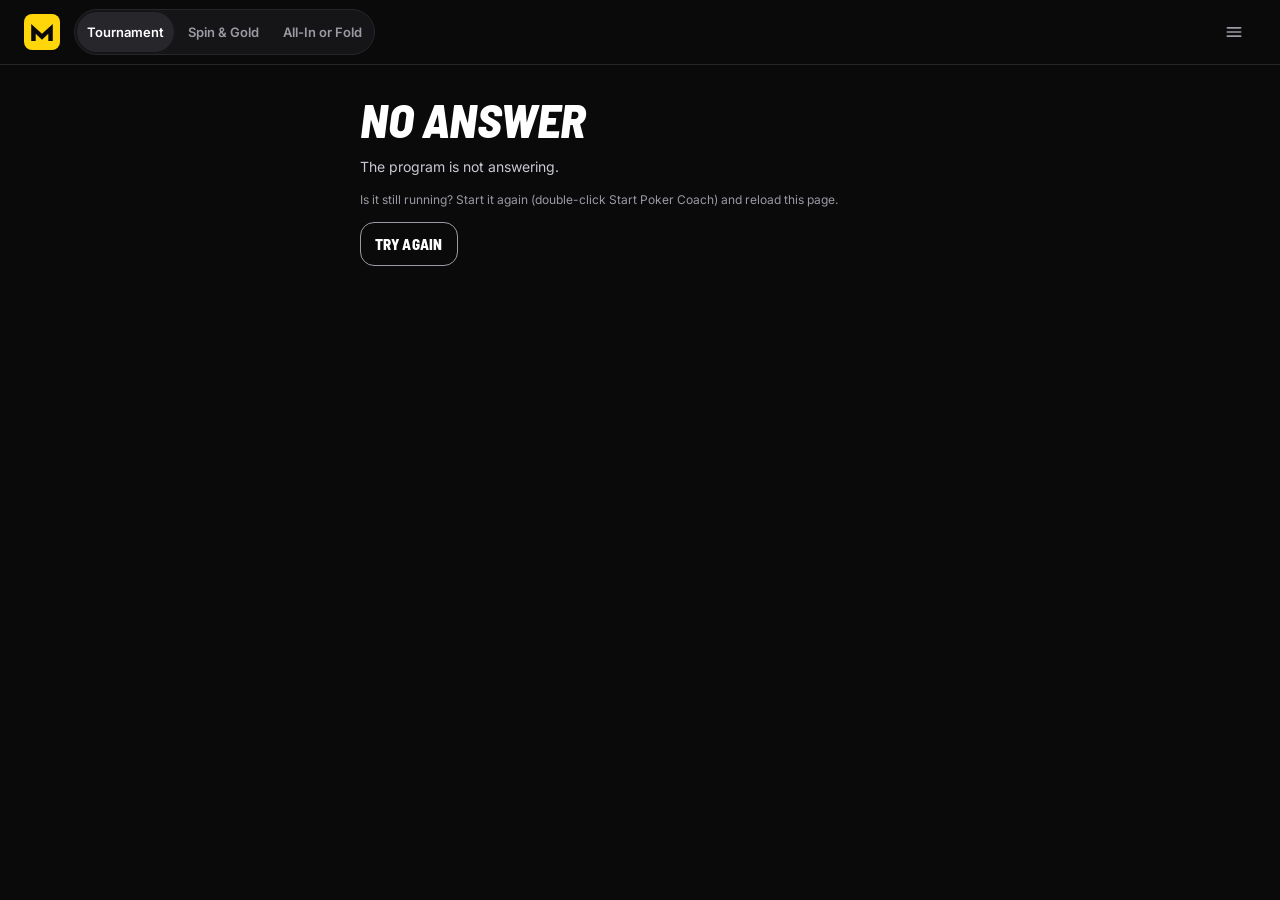
==== commit ae7d0cae: "Table app close-out: scaled thin edge, chart limits in your own chips, closed-form prizes for very l" ====
--- a/poker_coach/app/static/index.html
+++ b/poker_coach/app/static/index.html
@@ -38,7 +38,11 @@
 <div id="app" class="app">
   <header id="region-header" class="header"></header>
   <section id="region-advice" class="advice" aria-live="polite" aria-label="Coach"></section>
-  <section id="region-table" class="table" aria-label="Table" data-arrows></section>
+  <!-- The box around the table does nothing while the window is as tall as the page. In a shorter window
+       it is what scrolls: the answer above it and the action bar below it stay in sight (app.css, section 16). -->
+  <div id="region-scroll" class="scroll">
+    <section id="region-table" class="table" aria-label="Table" data-arrows></section>
+  </div>
   <div id="region-line" class="line"></div>
   <div id="region-actions" class="actions" tabindex="-1" role="group" aria-label="Actions"></div>
   <main id="region-first" class="first-run" hidden></main>
--- a/poker_coach/app/static/app.css
+++ b/poker_coach/app/static/app.css
@@ -1,9 +1,14 @@
 /* Menlo coach: the table app.
    Contents: 1 fonts, 2 tokens and sizes by width, 3 base, 4 page grid, 5 header and strip,
    6 advice, 7 table, 8 cards, 9 hand line, 10 action bar, 11 menus and sheets, 12 forms,
-   13 toast, 14 first run, 15 wider screens, 16 motion.
+   13 toast, 14 first run, 15 wider screens, 16 a window shorter than the page, 17 motion.
    Colour rules: yellow = do this now; a white ring = your next key lands here;
-   green and red only on chips or big blinds won or lost; state is shown by brightness. */
+   green and red only on chips or big blinds won or lost; state is shown by brightness.
+   Sizes: no text under 12px; numbers in the condensed face; the edge of a control is Grey (3:1 on Ink).
+   Nothing moves under the pointer: the slab is one height under 1024, the table, hand line and action
+   bar stand at one place in every state, a toast takes no room.
+   A window shorter than the page: the answer stays at the top and the action bar at the window's foot;
+   the table between them takes a shorter form, and scrolls when that is not enough (section 16). */
 
 /* ---------- 1. Fonts (latin subsets, SIL Open Font License, see fonts/OFL-*.txt) ---------- */
 @font-face{font-family:"Barlow Semi Condensed";font-weight:700;font-style:normal;font-display:swap;src:url(fonts/barlow-semi-condensed-latin-700-normal.woff2) format("woff2")}
@@ -64,6 +69,7 @@
 .num{font-family:var(--display);font-weight:800;line-height:1;font-variant-numeric:tabular-nums lining-nums}
 .eyebrow{font:700 12px/1.2 var(--body);letter-spacing:.1em;text-transform:uppercase;color:var(--grey);white-space:nowrap}
 .win{color:var(--win)}.loss{color:var(--loss)}
+.hint{font-size:12px;color:var(--grey)}          /* small print under a form or a choice (a part may set its own) */
 .sr{position:absolute;width:1px;height:1px;overflow:hidden;clip:rect(0 0 0 0);white-space:nowrap}
 .skip{position:absolute;left:8px;top:-60px;z-index:50;padding:10px 14px;background:var(--white);color:var(--ink);
   border-radius:var(--r-in);font-weight:700;text-decoration:none}
@@ -88,7 +94,12 @@
 
 /* ---------- 5. Header and strip ---------- */
 .header{display:grid;grid-template-columns:minmax(0,1fr) auto;grid-template-areas:"bar tools" "strip strip";
-  align-items:center;column-gap:12px;margin:0 calc(-1*var(--gut));padding:0 var(--gut);border-bottom:1px solid var(--line)}
+  align-items:center;column-gap:12px;margin:0 calc(-1*var(--gut));padding:0 var(--gut) 1px;position:relative}
+/* Its rules run across the whole window, also where the page is a column narrower than the window
+   (--bleed: how far the window reaches beyond the page on each side; render.js keeps it). */
+.header::after,.strip::before{content:"";position:absolute;left:calc(-1*var(--bleed,0px));right:calc(-1*var(--bleed,0px));height:1px;background:var(--line)}
+.header::after{bottom:0}
+.strip::before{top:0}
 .bar{grid-area:bar;display:flex;align-items:center;gap:12px;height:48px;min-width:0}
 .brand{display:flex;align-items:center;gap:10px;flex:none}
 .brand .mark{width:28px;height:28px;flex:none;display:block}
@@ -112,7 +123,7 @@
 .tool:disabled{color:var(--line-strong)}
 
 .strip{grid-area:strip;display:flex;align-items:center;gap:6px;height:52px;min-width:0;
-  border-top:1px solid var(--line);margin:0 calc(-1*var(--gut));padding:0 var(--gut)}
+  margin:0 calc(-1*var(--gut));padding:1px var(--gut) 0;position:relative}
 .stat{display:flex;align-items:center;gap:2px;flex:none}
 .stat .v{font-size:20px;white-space:nowrap}
 .stat small{font:700 13px/1.2 var(--display);font-variant-numeric:tabular-nums lining-nums;color:var(--soft);white-space:nowrap}
@@ -161,6 +172,14 @@
 .slab .mode{flex:1 1 0;min-width:0;height:20px;margin:-2px 0;padding:0 2px;border-radius:6px;text-align:right;font:600 12px/20px var(--body);color:inherit;opacity:.85;
   white-space:nowrap;overflow:hidden;text-overflow:ellipsis}
 .slab .mode:hover{opacity:1;text-decoration:underline;text-underline-offset:3px}
+.slab .mode{position:relative}
+.slab .mode::after{content:"";position:absolute;left:0;right:0;top:-12px;bottom:-12px}     /* the line is 20 high, the room that takes the click 44 */
+/* "Why": opens the reasons. Shown only where the line under the slab has given its row to the table (section 16). */
+.slab .whybtn{display:none;flex:none;align-items:center;height:20px;margin:-2px -6px -2px 0;padding:0 2px 0 6px;border-radius:6px;position:relative;
+  font:700 12px/20px var(--body);color:inherit;white-space:nowrap}
+.slab .whybtn:hover{text-decoration:underline;text-underline-offset:3px}
+.slab .whybtn .icon{width:14px;height:14px}
+.slab .whybtn::after{content:"";position:absolute;left:0;right:0;top:-12px;bottom:-12px}
 .sure{display:flex;align-items:center;gap:6px}
 .pips{display:flex;gap:3px}
 .pips i{width:6px;height:12px;border-radius:2px;border:1.5px solid currentColor}
@@ -177,16 +196,30 @@
 /* The pill shares the verb's row. It may take two lines; with a pill the size keeps its first unit only
    (the Follow button says the other), so the row never needs a second one. */
 .slab .pill{align-self:flex-end;flex:0 1 auto;min-width:0;height:auto;min-height:22px;max-height:36px;padding:4px 10px;border-radius:11px;
-  white-space:normal;line-height:14px;overflow:hidden}
+  white-space:normal;line-height:14px;overflow:hidden;
+  display:-webkit-box;-webkit-box-orient:vertical;-webkit-line-clamp:2}    /* a third line ("..., if BB, HJ and CO check") ends in dots; the tooltip has it all */
 .slab.has-pill .size .also{display:none}
 .slab.attack .pill{background:var(--ink);color:var(--white)}
 .spot{font-size:13px;line-height:19px;font-weight:500;color:var(--soft);min-width:0;white-space:nowrap;overflow:hidden;text-overflow:ellipsis}
 .slab.wait .spot{color:var(--grey)}
 .spot-full{font-size:14px;font-weight:500;color:var(--white)}
+/* Where the tournament stands, from the answer before, for the moment the new answer takes: dimmed. */
+.panel.where.old{opacity:.45}
+/* Under 1024 a slab that waits (hand over, folded, no chips, whose turn it is) says a sentence, not an
+   answer: its word is smaller and the sentence has two lines, so "... press N for the next hand" and
+   "... or start a new tournament" are read in full at 560. The slab keeps its one height, so nothing
+   below it moves. (An answer keeps the big word and one line for the spot; the Why sheet has it in full.) */
+@media (max-width:1023px){
+  .slab.wait .act{height:28px;margin:-2px 0 2px}
+  .slab.wait .verb,.slab.wait .verb.long,.slab.wait .verb.xlong{font-size:28px;line-height:28px}
+  .slab.wait .spot{white-space:normal;display:-webkit-box;-webkit-box-orient:vertical;-webkit-line-clamp:2}
+}
 
 /* Under 1024 the reasons are one line that opens the full panel as a sheet. */
 .whyline{display:flex;align-items:center;gap:12px;min-height:44px;width:100%;padding:0 4px;border-radius:var(--r-in);font-size:13px;color:var(--soft)}
-.whyline .text{flex:1;min-width:0;white-space:nowrap;overflow:hidden;text-overflow:ellipsis}
+/* (two lines inside the row's 44px: at 560 the fold-clock sentence is read in full without opening the sheet) */
+.whyline .text{flex:1;min-width:0;line-height:17px;max-height:34px;overflow:hidden;text-align:left;
+  display:-webkit-box;-webkit-box-orient:vertical;-webkit-line-clamp:2}
 .whyline .more{flex:none;display:inline-flex;align-items:center;gap:2px;font-weight:600;color:var(--white)}
 button.whyline:hover{background:var(--panel)}
 .advice-tabs{display:none;align-self:flex-start}
@@ -256,17 +289,17 @@
 .other,.pod .tag{font:700 12px/14px var(--display);font-variant-numeric:tabular-nums lining-nums;color:var(--grey);white-space:nowrap}
 .pod .tag{letter-spacing:.04em;text-transform:uppercase}
 .stack .other,.stack .tag{display:none;margin-left:auto;padding-left:4px}
-.more{display:flex;align-items:center;gap:4px;height:14px;min-width:0}
-.more .other{flex:0 1 auto;min-width:0;overflow:hidden}      /* (if the row is ever too short, this gives way, not the type) */
+.pod .more{display:flex;align-items:center;gap:4px;height:14px;min-width:0}
+.pod .more .other{flex:0 1 auto;min-width:0;overflow:hidden}      /* (if the row is ever too short, this gives way, not the type) */
 /* The player's type: a small tag of its own, never cut (it changes the advice). */
-.type{flex:none;height:14px;padding:0 3px;border-radius:4px;background:var(--line);color:var(--white);
+.pod .type{flex:none;height:14px;padding:0 3px;border-radius:4px;background:var(--line);color:var(--white);
   font:800 12px/14px var(--display);text-transform:uppercase;white-space:nowrap}
-.more .type,.more .pill.you{margin-left:auto}
+.pod .more .type,.pod .more .pill.you{margin-left:auto}
 .pod .name{display:none;min-width:0;font:500 12px/14px var(--body);color:var(--soft);white-space:nowrap;overflow:hidden;text-overflow:ellipsis}
 .pod.out,.pod.out .num,.pod.out .name,.pod.out .type{color:var(--grey)}
 .pod.out{border-color:var(--line)}
 .pod.away{border-style:dashed;border-color:var(--line-strong)}
-.pod.stale .stack .num{color:var(--grey)}
+.pod.stale:not(.allin) .stack .num{color:var(--grey)}      /* (an all-in player is in the hand: never grey) */
 .pod.allin .stack .num{font-style:italic}
 .pod.target{border:2px solid var(--white);padding:4px 6px}
 .pod.turn{border:2px solid var(--yellow);padding:4px 6px;background:var(--yellow-wash)}
@@ -286,11 +319,11 @@
 .chip{position:absolute;height:var(--chip-h);min-width:36px;padding:0 6px;display:grid;place-items:center;border-radius:var(--r-pill);
   background:var(--line);color:var(--white);font:800 var(--chip-f)/1 var(--display);font-variant-numeric:tabular-nums lining-nums;white-space:nowrap}
 .chip.allin{background:var(--white);color:var(--ink)}
-.chip .exact{display:none}
+.table .exact{display:none}              /* a bet or the pot written twice: short where the table is small, exact from 1280 */
 .chip.won{background:#1C392B;color:var(--win)}       /* the win and loss tints on Panel, made solid */
 .chip.lost{background:#3F2224;color:var(--loss)}
 .deal{position:absolute;width:var(--deal);height:var(--deal);border-radius:50%;background:var(--white);color:var(--ink);
-  display:grid;place-items:center;font:800 calc(var(--deal)*.62)/1 var(--display);box-shadow:0 0 0 2px var(--ink);z-index:2}
+  display:grid;place-items:center;font:800 max(12px,calc(var(--deal)*.62))/1 var(--display);box-shadow:0 0 0 2px var(--ink);z-index:2}
 .centre{position:absolute;left:50%;top:46%;transform:translate(-50%,-50%);display:flex;flex-direction:column;align-items:center;gap:6px}
 .pot{display:flex;align-items:baseline;gap:8px;height:26px;white-space:nowrap}
 .pot .num{font-size:var(--pot);line-height:26px}
@@ -341,12 +374,12 @@
 
 /* The amount row takes the hand line's place while a bet or raise is typed. */
 .amount{display:flex;align-items:center;gap:6px;flex:1;min-width:0;height:44px}
-.amount .field{width:170px;flex:none}
+.amount .field{width:160px;flex:none}
 .amount .btn kbd{display:none}
 .actions .amount{flex:0 1 auto}
 .presets{display:flex;gap:6px;flex:1;min-width:0;overflow-x:auto;scrollbar-width:none;padding:3px;margin:-3px}
 .presets::-webkit-scrollbar{display:none}
-.preset{flex:none;height:44px;min-width:44px;padding:0 10px;border:1px solid var(--grey);border-radius:var(--r-pill);background:var(--ink);
+.preset{flex:none;height:44px;min-width:40px;padding:0 8px;border:1px solid var(--grey);border-radius:var(--r-pill);background:var(--ink);
   font:800 15px/1 var(--display);color:var(--white);text-align:center;white-space:nowrap;font-variant-numeric:tabular-nums lining-nums;transition:border-color .12s}
 .preset:hover{border-color:var(--white)}
 .preset:active{background:var(--line)}
@@ -359,11 +392,17 @@
 .actions .whose b{font:800 15px/16px var(--display);text-transform:uppercase;letter-spacing:.02em;color:var(--white);flex:0 1 auto;min-width:0;overflow:hidden;text-overflow:ellipsis}
 .who{text-transform:none}                /* a player's name inside a heading: as it was typed */
 .actions .whose .note{font:500 12px/16px var(--body);color:var(--soft);min-width:0;overflow:hidden;text-overflow:ellipsis}
+.actions .whose .note .long{display:none}          /* under 1280 the note is said in fewer words (see render.js whoseHtml) */
 .actions .row{display:flex;gap:6px;align-items:stretch;min-width:0}
+/* Five buttons or more in the row (a showdown with four players, a split being ticked): no keycaps and
+   less padding where the bar is narrow, so every word stays inside its button. */
+.actions .row.many .btn{min-width:0;padding:0 4px}
+.actions .row.many .btn kbd{display:none}
+.actions .row.many .btn .label{min-width:0;max-width:100%;font-size:15px;gap:4px}
 .actions .slots{display:grid;grid-template-columns:minmax(0,1.8fr) repeat(4,minmax(0,1fr)) minmax(0,1.3fr);gap:6px;align-items:stretch;min-width:0}
 .actions .slots .btn{min-width:0;grid-row:1;padding:0 2px}
 .actions .slots .btn .label{gap:4px;font-size:15px}
-.actions .slots [data-fk=rest] kbd,.actions .slots [data-fk^=skip-] kbd{display:none}     /* under 1024 the last slot has no room for the word Enter */
+.actions .slots [data-fk=rest] kbd,.actions .slots [data-fk^=skip-] kbd{display:none}     /* under 1440 the last slot has no room for the word Enter */
 .btn.tick .box{width:14px;height:14px;border:2px solid var(--grey);border-radius:4px;flex:none}
 .btn.tick[aria-checked=true]{border-color:var(--white)}
 .btn.tick[aria-checked=true] .box{background:var(--white);border-color:var(--white)}
@@ -374,6 +413,9 @@
 .btn .label{display:inline-flex;align-items:center;gap:6px}
 .btn .sub{font:700 13px/1 var(--display);letter-spacing:.01em;text-transform:none;color:var(--soft);font-variant-numeric:tabular-nums lining-nums;
   max-width:100%;overflow:hidden;text-overflow:ellipsis}
+/* What a provisional answer takes for granted ("if BB and CO check"), under Follow: up to two lines, inside the button's 48px. */
+.btn .sub.assumed{white-space:normal;text-align:center;line-height:13px;max-height:26px;margin-top:-2px;overflow-wrap:anywhere;
+  display:-webkit-box;-webkit-box-orient:vertical;-webkit-line-clamp:2}
 .btn:hover{border-color:var(--white)}
 .btn:active{background:var(--line)}
 .btn.primary{background:var(--yellow);border-color:var(--yellow);color:var(--ink)}
@@ -390,6 +432,12 @@
 .pop{position:absolute;left:50%;top:calc(50% - var(--hero-h)/3);transform:translate(-50%,-50%);z-index:6;width:min(400px,calc(100% - 12px));
   background:var(--panel);border:1px solid var(--line-strong);border-radius:14px;box-shadow:0 0 0 4px var(--ink);
   padding:8px 10px 10px;display:flex;flex-direction:column;gap:8px}
+/* All-In or Fold under 1024: the table box is only 240 high, so a menu there would cover hero's pod and the
+   top pod. It opens over the head of the page instead, and the whole table stays in sight. */
+.table.aof .pop{position:fixed;top:12px;transform:translateX(-50%);z-index:19;width:min(400px,calc(100vw - 32px))}
+.pop.seat{width:min(460px,calc(100% - 12px))}          /* a seat's menu: five buttons with their keys in one row */
+.table.aof .pop.seat{width:min(460px,calc(100vw - 32px))}
+.pop.seat .menu-btn[data-save]{flex:.8 1 0}
 .pop-head{display:flex;align-items:center;justify-content:space-between;gap:8px;min-height:36px}
 .pop-head h2{font:italic 800 18px/1 var(--display);text-transform:uppercase;letter-spacing:.01em;white-space:nowrap;overflow:hidden;text-overflow:ellipsis;min-width:0}
 .pop-head h2 small{font:500 12px/1 var(--body);font-style:normal;color:var(--grey);text-transform:none;letter-spacing:0;margin-left:2px}
@@ -435,13 +483,23 @@
 .sheet-body{padding:14px 16px 16px;overflow-y:auto;display:flex;flex-direction:column;gap:18px;scrollbar-width:thin;scrollbar-color:var(--line-strong) transparent}
 .sheet-body .panel{background:none;border:0;padding:0;border-radius:0}
 .section{display:flex;flex-direction:column;gap:8px}
-.section > h3{font:700 12px/1.2 var(--body);letter-spacing:.1em;text-transform:uppercase;color:var(--grey)}
-.section .hint{font-size:12px;color:var(--grey)}
+.sheet-body > *,.section > *{flex:none}          /* the sheet scrolls: nothing in it is squeezed to make it fit */
+/* (a section's heading is a small heading in the display face, so it does not read as one more field label) */
+.section > h3{font:italic 800 16px/1 var(--display);letter-spacing:.01em;text-transform:uppercase;color:var(--white)}
 .notice{font-size:13px;color:var(--soft);padding:10px 12px;border:1px solid var(--line-strong);border-radius:var(--r-in)}
 .cols{display:grid;grid-template-columns:repeat(2,minmax(0,1fr));gap:8px}
 .choice{display:flex;align-items:center;justify-content:space-between;gap:12px;min-height:44px}
 .choice > span{font-size:14px;color:var(--soft)}
 .choice .tabs{flex:0 1 auto;min-width:0;flex-wrap:wrap;justify-content:flex-end;border-radius:22px}
+/* A choice whose options each carry a line of words: the label over the track, the options side by side. */
+.choice.tall{flex-direction:column;align-items:stretch;gap:6px}
+.choice.tall .tabs{flex-wrap:nowrap}
+.choice.tall .tab{flex:1 1 0;min-width:0;height:auto;min-height:48px;padding:6px 10px;display:flex;flex-direction:column;align-items:center;justify-content:center;gap:2px;white-space:normal}
+.choice.tall .tab b{font-weight:600}
+.choice.tall .tab small{font:500 12px/1.2 var(--body)}
+/* A field with its label on a line over it. */
+.over{display:flex;flex-direction:column;gap:4px;min-width:0}
+.over .eyebrow{overflow:hidden;text-overflow:ellipsis}
 .buttons{display:flex;flex-wrap:wrap;gap:8px}
 
 .keys{display:grid;grid-template-columns:auto minmax(0,1fr);gap:8px 14px;align-items:center}
@@ -523,7 +581,6 @@
 .setup .lead{font-size:14px;color:var(--soft)}
 .stacked{display:flex;flex-direction:column;gap:10px}
 .btn.start{flex:none;align-self:stretch;font-size:18px;flex-direction:row;gap:8px}
-.setup .hint{font-size:12px;color:var(--grey)}
 
 /* ---------- 15. Narrower and wider screens ---------- */
 /* Under 560 the table box is 512 wide: pods and board cards give up a few pixels so five cards still fit between the bets. */
@@ -555,9 +612,13 @@
   .first-run{grid-column:1/-1}
   /* From 1024 the toast lies in the table column, over the hand line: straight above the action bar,
      where the eyes are. What to do instead follows on the same line, so the toast keeps to that row. */
-  .toasts{grid-column:1;grid-row:3;align-self:end}
+  /* (It takes no room of its own: the row keeps the hand line's height, so the action bar does not move
+     when a toast comes or goes.) */
+  .toasts{grid-column:1;grid-row:3;align-self:end;position:relative;height:0}
+  .toasts .toast{position:absolute;bottom:-4px;left:50%;transform:translateX(-50%);width:max-content}
   .toast .text small{display:inline;margin-left:8px}
-  .app.first .toasts{grid-column:1/-1;grid-row:3}
+  .app.first .toasts{grid-column:1/-1;grid-row:3;height:auto}
+  .app.first .toasts .toast{position:static;transform:none;width:auto}
   .whyline{display:none}
   .advice-tabs{display:flex}
   .advice[data-panel=why] > .why,.advice[data-panel=why] > .where{display:flex}
@@ -566,11 +627,13 @@
   .slab.passive{padding:15px 19px}
   .slab .head{flex-wrap:wrap;row-gap:2px}
   .slab .mode{order:3;flex:1 0 100%;text-align:left;padding:0}
+  .slab .mode::after{top:-6px;bottom:-6px}
   .act{flex-direction:column;align-items:flex-start;row-gap:4px;height:auto;margin:0}
   .verb.xlong{font-size:calc(var(--verb)*.48)}
   .verb.xlong.two{font-size:calc(var(--verb)*.75);white-space:normal}
   .verb.two > span{display:block}
-  .slab .pill{align-self:flex-start;margin-top:2px;max-height:none;white-space:nowrap;height:22px;padding:0 10px;line-height:1;border-radius:var(--r-pill)}
+  /* (one line is the 22px pill it always was; a pill longer than the slab is wide takes a second line, never leaves the slab) */
+  .slab .pill{align-self:flex-start;margin-top:2px;max-width:100%;max-height:none;-webkit-line-clamp:3}
   .slab.has-pill .size .also{display:inline}
   .spot{white-space:normal;overflow:visible}
   .pod{padding:6px 9px}
@@ -586,13 +649,15 @@
   .value{padding:0 6px;gap:2px}
   .value .row{flex-direction:row;align-items:baseline;gap:6px}
   .value .row small{line-height:1.2}
+  .table.aof .pop{position:absolute;top:calc(50% - var(--hero-h)/3);transform:translate(-50%,-50%);z-index:6;width:min(400px,calc(100% - 12px))}
+  .table.aof .pop.seat{width:min(460px,calc(100% - 12px))}
   .btn{font-size:18px;padding:0 12px}
   .btn .label{gap:8px}
   .actions .row,.actions .slots{gap:8px}
   .actions .slots .btn{padding:0 8px}
   .actions .slots .btn .label{gap:8px;font-size:18px}
-  .actions .slots [data-fk=rest] kbd,.actions .slots [data-fk^=skip-] kbd{display:inline-grid}
   .amount .field{width:176px}
+  .preset{min-width:44px;padding:0 10px}
   .amount .btn kbd{display:inline-grid}
   .sheet.side{left:auto;right:16px;transform:none;width:440px;bottom:12px}
 }
@@ -610,19 +675,20 @@
   .header{grid-template-columns:auto minmax(0,1fr) auto;grid-template-areas:"bar strip tools";column-gap:24px}
   .bar{height:64px;gap:20px}
   .brand .mark{width:36px;height:36px}
-  .strip{border-top:0;margin:0;padding:0;height:64px;gap:12px}
+  .strip{margin:0;padding:0;height:64px;gap:12px}
+  .strip::before{display:none}
   .stat .v{font-size:24px}
-  .chip .exact{display:inline}
-  .chip .short{display:none}
+  .table .exact{display:inline}
+  .table .short{display:none}
   .slab{padding:20px 24px}
   .slab.passive{padding:19px 23px}
   .pod{padding:7px 12px}
   .pod.target,.pod.turn{padding:6px 11px}
   .stack .other,.stack .tag{display:block}
-  .more .other,.more .tag{display:none}
-  .more{height:16px;gap:6px}
-  .more .type,.more .pill.you{margin-left:0}
-  .type{height:16px;line-height:16px;padding:0 5px;letter-spacing:.03em}
+  .pod .more .other,.pod .more .tag{display:none}
+  .pod .more{height:16px;gap:6px}
+  .pod .more .type,.pod .more .pill.you{margin-left:0}
+  .pod .type{height:16px;line-height:16px;padding:0 5px;letter-spacing:.03em}
   .pod .name{display:block;line-height:16px}
   .pod.hero{padding:7px 9px;gap:12px}
   .pod.hero.turn,.pod.hero.target{padding:6px 8px}
@@ -630,7 +696,13 @@
   .pod.hero .pill.you{height:20px;padding:0 8px}
   .pot{height:36px}
   .pot .num{line-height:36px}
-}
+  .actions .whose .note .long{display:inline}
+  .actions .whose .note .brief{display:none}
+  .actions .row.many .btn{padding:0 8px}
+  .actions .row.many .btn kbd{display:inline-grid}
+  .actions .row.many .btn .label{font-size:18px;gap:8px}
+}
+@media (min-width:1440px){.actions .slots [data-fk=rest] kbd,.actions .slots [data-fk^=skip-] kbd{display:inline-grid}}
 /* Wide but under 630 high: the table of the middle step, so the action bar is not pushed out of the window. */
 @media (min-width:1280px) and (max-height:629px){
   :root{--table-h:360px;--table-h-aof:300px;
@@ -639,17 +711,17 @@
   .pod{padding:6px 9px}
   .pod.target,.pod.turn{padding:5px 8px}
   .stack .other,.stack .tag{display:none}
-  .more .other,.more .tag{display:block}
-  .more{height:14px;gap:4px}
-  .more .type,.more .pill.you{margin-left:auto}
-  .type{height:14px;line-height:14px;padding:0 3px;letter-spacing:0}
+  .pod .more .other,.pod .more .tag{display:block}
+  .pod .more{height:14px;gap:4px}
+  .pod .more .type,.pod .more .pill.you{margin-left:auto}
+  .pod .type{height:14px;line-height:14px;padding:0 3px;letter-spacing:0}
   .pod .name{display:none}
   .pod.hero{padding:5px 7px;gap:8px}
   .pod.hero.turn,.pod.hero.target{padding:4px 6px}
   .pod.hero .more{height:16px}
   .pod.hero .pill.you{height:16px;padding:0 6px}
-  .chip .exact{display:none}
-  .chip .short{display:inline}
+  .table .exact{display:none}
+  .table .short{display:inline}
   .pot{height:26px}
   .pot .num{line-height:26px}
 }
@@ -671,7 +743,113 @@
   .advice > .why,.advice > .chart,.advice > .where{display:flex}
 }
 
-/* ---------- 16. Motion ---------- */
+/* ---------- 16. A window shorter than the page ---------- */
+/* The page needs 713px of height under 1024 wide, 605 from 1024 and 577 from 1280 (All-In or Fold 60 less).
+   In a shorter window (half a laptop screen beside a poker client, or a zoomed page) three things hold:
+   - the header and the answer stay at the top, the hand line and the action bar at the window's foot;
+   - the table takes a shorter form first (below);
+   - what still does not fit scrolls inside the box around the table (.scroll). The box is laid out from
+     its lower end, so it rests where the user's own cards, the board and the pot are; the seats at the
+     upper edge are a scroll away (render.js restTable brings an aimed seat into sight).
+   Menus on the table open over the head of the page, so the box never cuts them.
+   The shorter forms, by width:
+   - under 852 (and from 852 while the window is 661 high or more): one column. The line under the slab
+     gives its row to the table (its button, Why, stands in the slab's first row), and the table may lose
+     12px. Everything is in sight from 649 high; under that the box scrolls.
+   - 852 to 1023, under 661 high: two columns, as from 1024: the answer beside the table, in the sizes
+     of the narrow step. Everything is in sight from 529 high (a 1440 x 900 screen at 150%: 960 x 600).
+   - from 1024: the table of the narrow step, as tall as the window lets it be. In sight from 557 high
+     (from 1280: 529).
+   Nothing here applies to a window as tall as the page, nor to the first-run form (it scrolls as a page). */
+.scroll{display:contents}
+@media (max-width:1023px) and (max-height:712px),
+       (min-width:1024px) and (max-width:1279px) and (max-height:612px),
+       (min-width:1280px) and (max-height:584px){
+  .app:not(.first){height:100%;min-height:0}
+  .app:not(.first) .scroll{display:flex;flex-direction:column-reverse;grid-column:1;min-width:0;min-height:0;
+    overflow-x:hidden;overflow-y:auto;scrollbar-width:none;overscroll-behavior:contain}
+  .scroll::-webkit-scrollbar{display:none}
+  .scroll > .table{flex:none}
+  .table .pop,.table.aof .pop{position:fixed;top:12px;left:50%;transform:translateX(-50%);z-index:19;width:min(400px,calc(100vw - 32px))}
+  .table .pop.seat,.table.aof .pop.seat{width:min(460px,calc(100vw - 32px))}
+  /* A toast lies over the hand line, straight above the action bar (as it does from 1024 in every window). */
+  .app:not(.first) .toasts{grid-column:1;align-self:end;position:relative;height:0}
+  .app:not(.first) .toasts .toast{position:absolute;bottom:-4px;left:50%;transform:translateX(-50%);width:max-content}
+  .toast .text small{display:inline;margin-left:8px}        /* (what to do instead follows on the same line, so the toast keeps to that row) */
+}
+/* One column. */
+@media (max-width:851px) and (max-height:712px),
+       (min-width:852px) and (max-width:1023px) and (min-height:661px) and (max-height:712px){
+  :root{--table-h:clamp(292px,calc(100vh - 357px),304px)}
+  .app:not(.first){grid-template-rows:auto auto minmax(0,1fr) auto auto}
+  .scroll{grid-row:3}
+  .app:not(.first) .toasts{grid-row:4}
+  .whyline{display:none}
+  .slab .whybtn{display:inline-flex}
+}
+/* Two columns under 1024. The second column is 296 wide where the window is 852 and grows to 360;
+   the table keeps 512 or more, as in a window 544 wide. */
+@media (min-width:852px) and (max-width:1023px) and (max-height:660px){
+  :root{--table-h:clamp(292px,calc(100vh - 237px),360px);--verb-lh:.9}
+  .app:not(.first){max-width:none;grid-template-columns:minmax(0,1fr) clamp(296px,calc(100vw - 652px),360px);column-gap:12px;
+    grid-template-rows:auto minmax(0,1fr) auto auto}
+  .header{grid-column:1/-1}
+  .scroll{grid-row:2}
+  .line{grid-column:1;grid-row:3}
+  .actions{grid-column:1;grid-row:4}
+  .app:not(.first) .toasts{grid-row:3}
+  .advice{grid-column:2;grid-row:2/5;align-self:stretch;min-height:0;overflow-y:auto;scrollbar-width:none}
+  .advice::-webkit-scrollbar{display:none}
+  /* the slab as from 1024: the verb, its size and its pill under one another, the spot in full */
+  .slab{padding:14px 16px;gap:4px;height:auto;overflow:visible;flex:none}
+  .slab.passive{padding:13px 15px}
+  .slab .head{flex-wrap:wrap;row-gap:2px}
+  .slab .mode{order:3;flex:1 0 100%;text-align:left;padding:0}
+  .slab .mode::after{top:-6px;bottom:-6px}
+  .act,.slab.wait .act{flex-direction:column;align-items:flex-start;row-gap:4px;height:auto;margin:0}
+  .verb.xlong{font-size:calc(var(--verb)*.48)}
+  .verb.xlong.two{font-size:calc(var(--verb)*.75);white-space:normal}
+  .verb.two > span{display:block}
+  .slab.wait .verb,.slab.wait .verb.long{font-size:40px;line-height:.9}
+  .slab.wait .verb.xlong{font-size:30px;line-height:.9}
+  .slab .pill{align-self:flex-start;margin-top:2px;max-width:100%;max-height:none;-webkit-line-clamp:3}
+  .slab.has-pill .size .also{display:inline}
+  .spot,.slab.wait .spot{white-space:normal;overflow:visible;display:block}
+  /* the line under the slab: the sentence in full, then what it opens */
+  .whyline{flex:none;flex-direction:column;align-items:flex-start;gap:6px;padding:8px 4px}
+  .whyline .text{flex:none;max-height:none;display:block}
+}
+/* (the table's column is under 528 wide there: pods and board cards as in a window under 560) */
+@media (min-width:852px) and (max-width:867px) and (max-height:660px){
+  :root{--pod-w:96px;--card-w:34px;--card-h:47px}
+  .board{gap:10px}
+  .street{padding:0 5px;margin:0 -5px}
+}
+/* From 1024: the table of the narrow step, as tall as the window lets it be. (The menus stand over the table's column.) */
+@media (min-width:1024px) and (max-width:1279px) and (max-height:612px),
+       (min-width:1280px) and (max-height:584px){
+  :root{--table-h:clamp(304px,calc(100vh - 253px),360px);--table-h-aof:clamp(240px,calc(100vh - 253px),300px);
+    --pod-w:104px;--pod-h:64px;--hero-w:192px;--hero-h:72px;--pos:18px;--stack:17px;
+    --card-w:36px;--card-h:50px;--hcard-w:40px;--hcard-h:56px;--chip-h:22px;--chip-f:13px;--deal:18px;--pot:24px}
+  .app:not(.first){grid-template-rows:auto minmax(0,1fr) auto auto}
+  .scroll{grid-row:2}
+  .app:not(.first) .toasts{grid-row:3}
+  .pod{padding:5px 7px}
+  .pod.target,.pod.turn{padding:4px 6px}
+  .other,.pod .tag{font-size:12px}
+  .chip{min-width:36px;padding:0 6px}
+  .table .pop,.table.aof .pop{left:calc(50% - 188px)}
+}
+@media (min-width:1280px) and (max-height:584px){
+  :root{--table-h:clamp(304px,calc(100vh - 225px),360px);--table-h-aof:clamp(240px,calc(100vh - 225px),300px)}
+  .table .pop,.table.aof .pop{left:calc(50% - 232px)}
+}
+/* Two columns under 1024: the menus stand over the table's column there too. */
+@media (min-width:852px) and (max-width:1023px) and (max-height:660px){
+  .table .pop,.table.aof .pop{left:calc(50% - 6px - clamp(148px,calc(50vw - 326px),180px))}
+}
+
+/* ---------- 17. Motion ---------- */
 @keyframes due{from{border-color:var(--yellow);color:var(--yellow)}to{border-color:var(--grey);color:var(--white)}}
 @media (prefers-reduced-motion:reduce){
   *,*::before,*::after{transition:none!important;animation:none!important}
